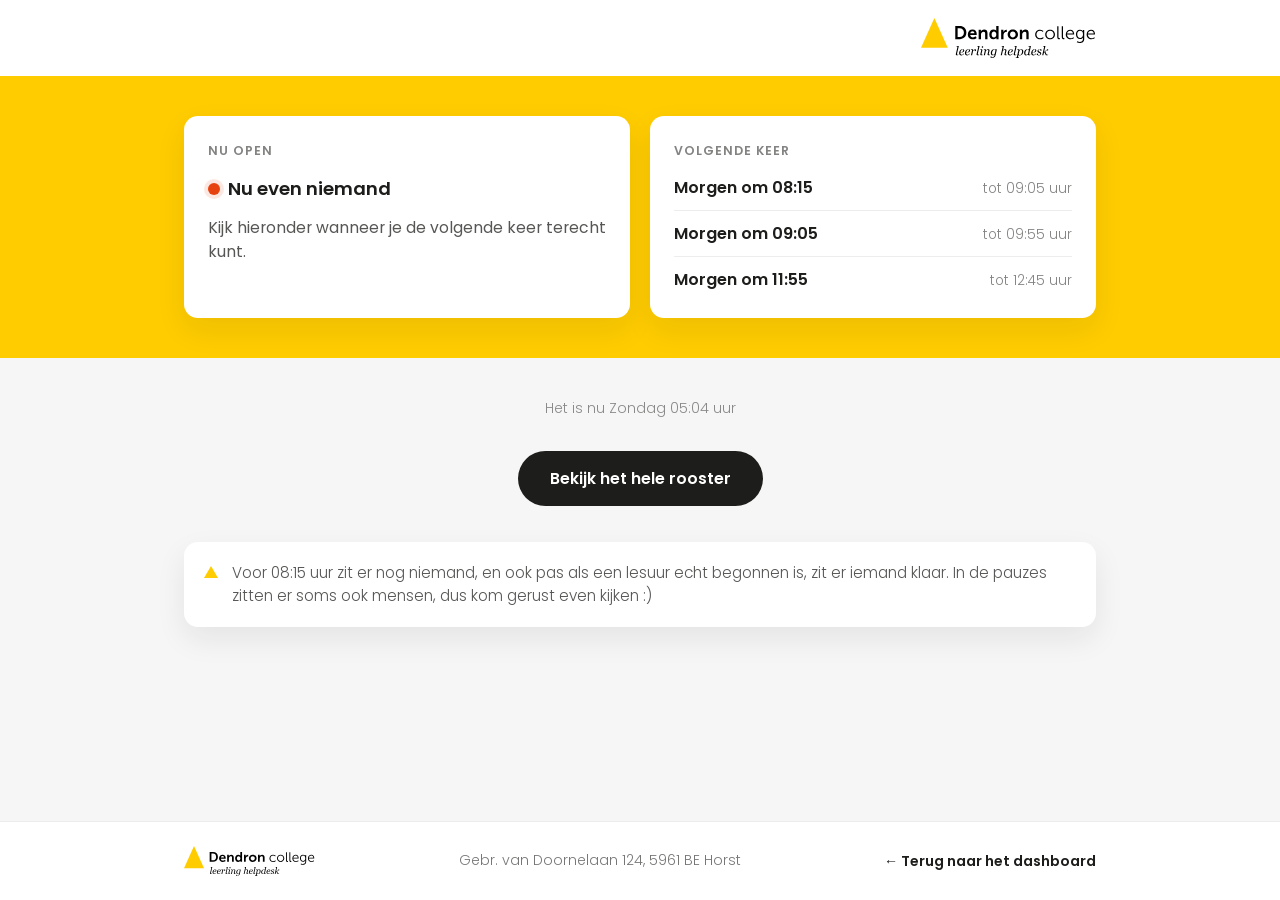
==== index.html @ 5b12361e "init" ====
<!DOCTYPE html>
<html lang="nl">
<head>
<meta charset="UTF-8">
<meta name="viewport" content="width=device-width, initial-scale=1.0">
<title>ICT Helpdesk — Dendron College</title>
<link rel="preconnect" href="https://fonts.googleapis.com">
<link rel="preconnect" href="https://fonts.gstatic.com" crossorigin>
<link href="https://fonts.googleapis.com/css2?family=Poppins:wght@300;400;500;600;700&display=swap" rel="stylesheet">
<link rel="stylesheet" href="style.css">
</head>
<body>

<header class="site-header">
  <div class="wrap header-inner">
    <img src="logo%20kleur.svg" alt="Dendron college" class="logo-img">
  </div>
</header>

<main class="main-content">

  <section class="status-section">
    <div class="wrap">
      <div class="status-grid" aria-live="polite">
        <article class="card card--now" id="nowCard">
          <p class="card-label">Nu open</p>
          <div class="card-body" id="nowCardBody">
            <p class="loading">Bezig met laden…</p>
          </div>
        </article>

        <article class="card card--next" id="nextCard">
          <p class="card-label">Volgende keer</p>
          <div class="card-body" id="nextCardBody">
            <p class="loading">Bezig met laden…</p>
          </div>
        </article>
      </div>
    </div>
  </section>

  <div class="wrap">
    <p class="clock" id="clockLine"></p>

    <div class="cta-row">
      <button type="button" class="btn btn-primary" id="openScheduleBtn">Bekijk het hele rooster</button>
    </div>

    <section class="note-block">
      <span class="note-triangle" aria-hidden="true"></span>
      <p>Voor 08:15 uur zit er nog niemand, en ook pas als een lesuur echt begonnen is, zit er iemand klaar. In de pauzes zitten er soms ook mensen, dus kom gerust even kijken :)</p>
    </section>
  </div>

</main>

<footer class="site-footer no-print">
  <div class="wrap footer-inner">
    <img src="logo%20kleur.svg" alt="Dendron college ICT Helpdesk" class="logo-img logo-img--sm">
    <p>Gebr. van Doornelaan 124, 5961 BE Horst</p>
    <a class="footer-link" href="https://www.dendrondashboard.online/">← Terug naar het dashboard</a>
  </div>
</footer>

<div class="modal-backdrop" id="modalBackdrop"></div>
<div class="modal" id="scheduleModal" role="dialog" aria-modal="true" aria-labelledby="modalTitle" hidden>
  <div class="modal-inner">
    <div class="modal-header">
      <img src="logo%20kleur.svg" alt="Dendron college" class="logo-img logo-img--sm">
      <button type="button" class="btn btn-ghost no-print" id="closeModalBtn" aria-label="Sluiten">Sluiten ✕</button>
    </div>

    <h2 id="modalTitle">Rooster ICT Helpdesk</h2>
    <p class="modal-sub">Schooljaar 2026-2027 &middot; maandag t/m vrijdag</p>
    <p class="print-meta" id="printMeta"></p>

    <div class="table-scroll">
      <table class="schedule-table" id="scheduleTable">
        <thead>
          <tr>
            <th scope="col">Uur</th>
            <th scope="col">Maandag</th>
            <th scope="col">Dinsdag</th>
            <th scope="col">Woensdag</th>
            <th scope="col">Donderdag</th>
            <th scope="col">Vrijdag</th>
          </tr>
        </thead>
        <tbody id="scheduleTableBody"></tbody>
      </table>
    </div>

    <p class="modal-footnote">Voor 08:15 uur zit er nog niemand, en ook pas als een lesuur echt begonnen is, zit er iemand klaar. In de pauzes zitten er soms ook mensen, dus kom gerust even kijken :)</p>

    <div class="modal-actions no-print">
      <button type="button" class="btn btn-primary" id="printScheduleBtn">Rooster printen</button>
    </div>
  </div>
</div>

<script src="script.js"></script>
</body>
</html>
---- style.css ----
:root {
  --yellow: #ffcc00;
  --dark: #1d1d1b;
  --gray-bg: #f6f6f6;
  --white: #ffffff;
  --orange: #e74310;
  --magenta: #af1280;
  --blue: #0074ae;
  --lightblue: #5bc5f2;
  --teal: #009987;
  --lime: #dada00;

  --radius: 14px;
  --shadow: 0 12px 30px rgba(29, 29, 27, 0.08);
}

* { box-sizing: border-box; }

html { scroll-behavior: smooth; }

html, body { height: 100%; }

body {
  margin: 0;
  font-family: "Poppins", "Segoe UI", Arial, sans-serif;
  font-weight: 300;
  color: var(--dark);
  background: var(--gray-bg);
  -webkit-font-smoothing: antialiased;
  display: flex;
  flex-direction: column;
  min-height: 100vh;
}

h1, h2, h3 {
  font-weight: 700;
  margin: 0;
  line-height: 1.1;
}

p { line-height: 1.5; }

.wrap {
  max-width: 960px;
  margin: 0 auto;
  padding: 0 24px;
}

/* ---------- Logo ---------- */

.logo {
  display: flex;
  align-items: center;
  gap: 10px;
}

.logo-triangle {
  width: 0;
  height: 0;
  border-left: 15px solid transparent;
  border-right: 15px solid transparent;
  border-bottom: 24px solid var(--yellow);
  flex-shrink: 0;
}

.logo-triangle--sm {
  border-left-width: 11px;
  border-right-width: 11px;
  border-bottom-width: 18px;
}

.logo-text {
  font-size: 1.15rem;
  white-space: nowrap;
}

.logo-text strong { font-weight: 700; }
.logo-text { font-weight: 300; }

.logo-img {
  height: 40px;
  width: auto;
  display: block;
}

.logo-img--sm {
  height: 30px;
}

/* ---------- Header ---------- */

.site-header {
  background: var(--white);
  padding: 18px 0;
}

.header-inner {
  display: flex;
  justify-content: flex-end;
}

/* ---------- Main / status cards ---------- */

.main-content {
  flex: 1 0 auto;
  padding-bottom: 64px;
}

.status-section {
  background: var(--yellow);
  padding: 40px 0;
  margin-bottom: 40px;
}

.status-grid {
  display: grid;
  grid-template-columns: 1fr 1fr;
  gap: 20px;
  position: relative;
}

@media (max-width: 640px) {
  .status-grid { grid-template-columns: 1fr; }
}

.card {
  background: var(--white);
  border-radius: var(--radius);
  box-shadow: var(--shadow);
  padding: 26px 24px;
  min-height: 180px;
}

.card-label {
  text-transform: uppercase;
  letter-spacing: 0.08em;
  font-size: 0.78rem;
  font-weight: 600;
  color: rgba(29, 29, 27, 0.55);
  margin: 0 0 14px;
}

.status-pill {
  display: inline-flex;
  align-items: center;
  gap: 8px;
  font-weight: 600;
  font-size: 1.15rem;
  margin: 0 0 10px;
}

.status-dot {
  width: 12px;
  height: 12px;
  border-radius: 50%;
  flex-shrink: 0;
}

.status-dot--open { background: var(--teal); box-shadow: 0 0 0 4px rgba(0, 153, 135, 0.15); }
.status-dot--closed { background: var(--orange); box-shadow: 0 0 0 4px rgba(231, 67, 16, 0.12); }

.name-badges {
  display: flex;
  flex-wrap: wrap;
  gap: 8px;
  margin: 14px 0 4px;
}

.badge {
  display: inline-flex;
  align-items: center;
  padding: 6px 14px;
  border-radius: 999px;
  font-weight: 600;
  font-size: 0.92rem;
  color: var(--white);
}

.badge-blue { background: var(--blue); }
.badge-orange { background: var(--orange); }
.badge-magenta { background: var(--magenta); }
.badge-teal { background: var(--teal); }
.badge-dark { background: var(--dark); }
.badge-lime { background: var(--lime); color: var(--dark); }
.badge-lightblue { background: var(--lightblue); color: var(--dark); }

.card-meta {
  font-size: 0.92rem;
  color: rgba(29, 29, 27, 0.65);
  margin-top: 10px;
}

.card-sub {
  font-weight: 400;
  font-size: 0.98rem;
  color: rgba(29, 29, 27, 0.75);
  margin: 4px 0 0;
}

.loading { color: rgba(29, 29, 27, 0.4); font-size: 0.95rem; }

.next-list {
  list-style: none;
  margin: 4px 0 0;
  padding: 0;
  display: flex;
  flex-direction: column;
  gap: 10px;
}

.next-list li {
  display: flex;
  justify-content: space-between;
  align-items: baseline;
  gap: 10px;
  padding-bottom: 10px;
  border-bottom: 1px solid rgba(29, 29, 27, 0.08);
}

.next-list li:last-child { border-bottom: none; padding-bottom: 0; }

.next-when { font-weight: 600; font-size: 1rem; }
.next-time { font-size: 0.85rem; color: rgba(29, 29, 27, 0.55); white-space: nowrap; }

.clock {
  text-align: center;
  font-size: 0.88rem;
  color: rgba(29, 29, 27, 0.5);
  margin: 18px 0 0;
}

/* ---------- CTA ---------- */

.cta-row {
  display: flex;
  justify-content: center;
  margin: 32px 0 10px;
}

.btn {
  font-family: inherit;
  font-weight: 600;
  font-size: 0.98rem;
  border-radius: 999px;
  padding: 14px 30px;
  border: 2px solid transparent;
  cursor: pointer;
  transition: transform 0.15s ease, box-shadow 0.15s ease, background 0.15s ease;
}

.btn-primary {
  background: var(--dark);
  color: var(--white);
}

.btn-primary:hover { background: #333; transform: translateY(-1px); }

.btn-ghost {
  background: transparent;
  border-color: rgba(29, 29, 27, 0.15);
  color: var(--dark);
  padding: 10px 18px;
  font-size: 0.9rem;
  border-radius: 999px;
}

.btn-ghost:hover { background: var(--gray-bg); }

/* ---------- Note block ---------- */

.note-block {
  position: relative;
  background: var(--white);
  border-radius: var(--radius);
  padding: 20px 24px 20px 48px;
  margin-top: 36px;
  box-shadow: var(--shadow);
  font-size: 0.95rem;
  color: rgba(29, 29, 27, 0.75);
}

.note-triangle {
  position: absolute;
  left: 20px;
  top: 24px;
  width: 0;
  height: 0;
  border-left: 7px solid transparent;
  border-right: 7px solid transparent;
  border-bottom: 12px solid var(--yellow);
}

.note-block p { margin: 0; }

/* ---------- Footer ---------- */

.site-footer {
  background: var(--white);
  color: rgba(29, 29, 27, 0.6);
  padding: 24px 0;
  border-top: 1px solid rgba(29, 29, 27, 0.08);
}

.footer-inner {
  display: flex;
  align-items: center;
  justify-content: space-between;
  flex-wrap: wrap;
  gap: 14px;
}

.site-footer p { margin: 0; font-size: 0.88rem; }

.footer-link {
  color: var(--dark);
  font-size: 0.88rem;
  font-weight: 600;
  text-decoration: none;
}

.footer-link:hover { text-decoration: underline; }

/* ---------- Modal ---------- */

.modal-backdrop {
  position: fixed;
  inset: 0;
  background: rgba(29, 29, 27, 0.55);
  opacity: 0;
  pointer-events: none;
  transition: opacity 0.2s ease;
  z-index: 10;
}

.modal-backdrop.is-visible {
  opacity: 1;
  pointer-events: auto;
}

.modal {
  position: fixed;
  inset: 0;
  z-index: 11;
  display: flex;
  align-items: flex-start;
  justify-content: center;
  padding: 40px 16px;
  overflow-y: auto;
}

.modal[hidden] { display: none; }

.modal-inner {
  background: var(--white);
  border-radius: var(--radius);
  box-shadow: var(--shadow);
  max-width: 820px;
  width: 100%;
  padding: 28px 28px 32px;
}

.modal-header {
  display: flex;
  align-items: center;
  justify-content: space-between;
  margin-bottom: 22px;
  padding-bottom: 16px;
  border-bottom: 3px solid var(--yellow);
}

.modal-sub {
  color: rgba(29, 29, 27, 0.6);
  margin: 6px 0 20px;
  font-size: 0.95rem;
}

.print-meta { display: none; }

.table-scroll { overflow-x: auto; }

.schedule-table {
  width: 100%;
  border-collapse: collapse;
  font-size: 0.9rem;
}

.schedule-table th,
.schedule-table td {
  border: 1px solid #e6e6e6;
  padding: 10px 8px;
  text-align: left;
  vertical-align: top;
}

.schedule-table thead th {
  background: var(--dark);
  color: var(--white);
  font-weight: 600;
  white-space: nowrap;
}

.schedule-table tbody th {
  background: var(--gray-bg);
  font-weight: 600;
  white-space: nowrap;
}

.schedule-table td.is-now {
  background: #fff6cf;
  box-shadow: inset 0 0 0 2px var(--yellow);
}

.schedule-table .cell-names {
  display: flex;
  flex-wrap: wrap;
  gap: 4px;
}

.schedule-table .cell-empty {
  color: rgba(29, 29, 27, 0.3);
}

.modal-footnote {
  font-size: 0.85rem;
  color: rgba(29, 29, 27, 0.55);
  margin-top: 18px;
}

.modal-actions {
  display: flex;
  justify-content: flex-end;
  margin-top: 20px;
}

/* ---------- Print ---------- */

@media print {
  @page {
    margin: 16mm;
  }

  * {
    -webkit-print-color-adjust: exact;
    print-color-adjust: exact;
  }

  body * { visibility: hidden; }
  .modal, .modal * { visibility: visible; }

  .modal {
    position: absolute;
    inset: 0;
    padding: 0;
    display: block;
  }

  .modal-backdrop { display: none; }
  .modal-inner { box-shadow: none; max-width: 100%; padding: 0; }
  .no-print { display: none !important; }

  .modal-header {
    margin-bottom: 20px;
    padding-bottom: 14px;
  }

  .logo-img--sm { height: 34px; }

  #modalTitle { font-size: 1.6rem; }

  .modal-sub { margin-bottom: 2px; }

  .print-meta {
    display: block;
    font-size: 0.8rem;
    color: rgba(29, 29, 27, 0.55);
    margin: 0 0 20px;
  }

  .schedule-table {
    font-size: 0.85rem;
    box-shadow: none;
  }

  .schedule-table th,
  .schedule-table td {
    border: 1px solid #ccc;
    padding: 9px 8px;
  }

  .schedule-table thead th {
    background: var(--dark) !important;
    color: var(--white) !important;
  }

  .schedule-table tbody th {
    background: var(--gray-bg) !important;
  }

  .schedule-table tr {
    break-inside: avoid;
  }

  /* de live "nu"-markering is op papier niet relevant */
  .schedule-table td.is-now {
    background: none;
    box-shadow: none;
  }

  .badge {
    border: 1px solid rgba(0, 0, 0, 0.08);
  }

  .modal-footnote {
    margin-top: 20px;
    padding-top: 14px;
    border-top: 1px solid #ddd;
  }

  .modal-actions { display: none; }
}
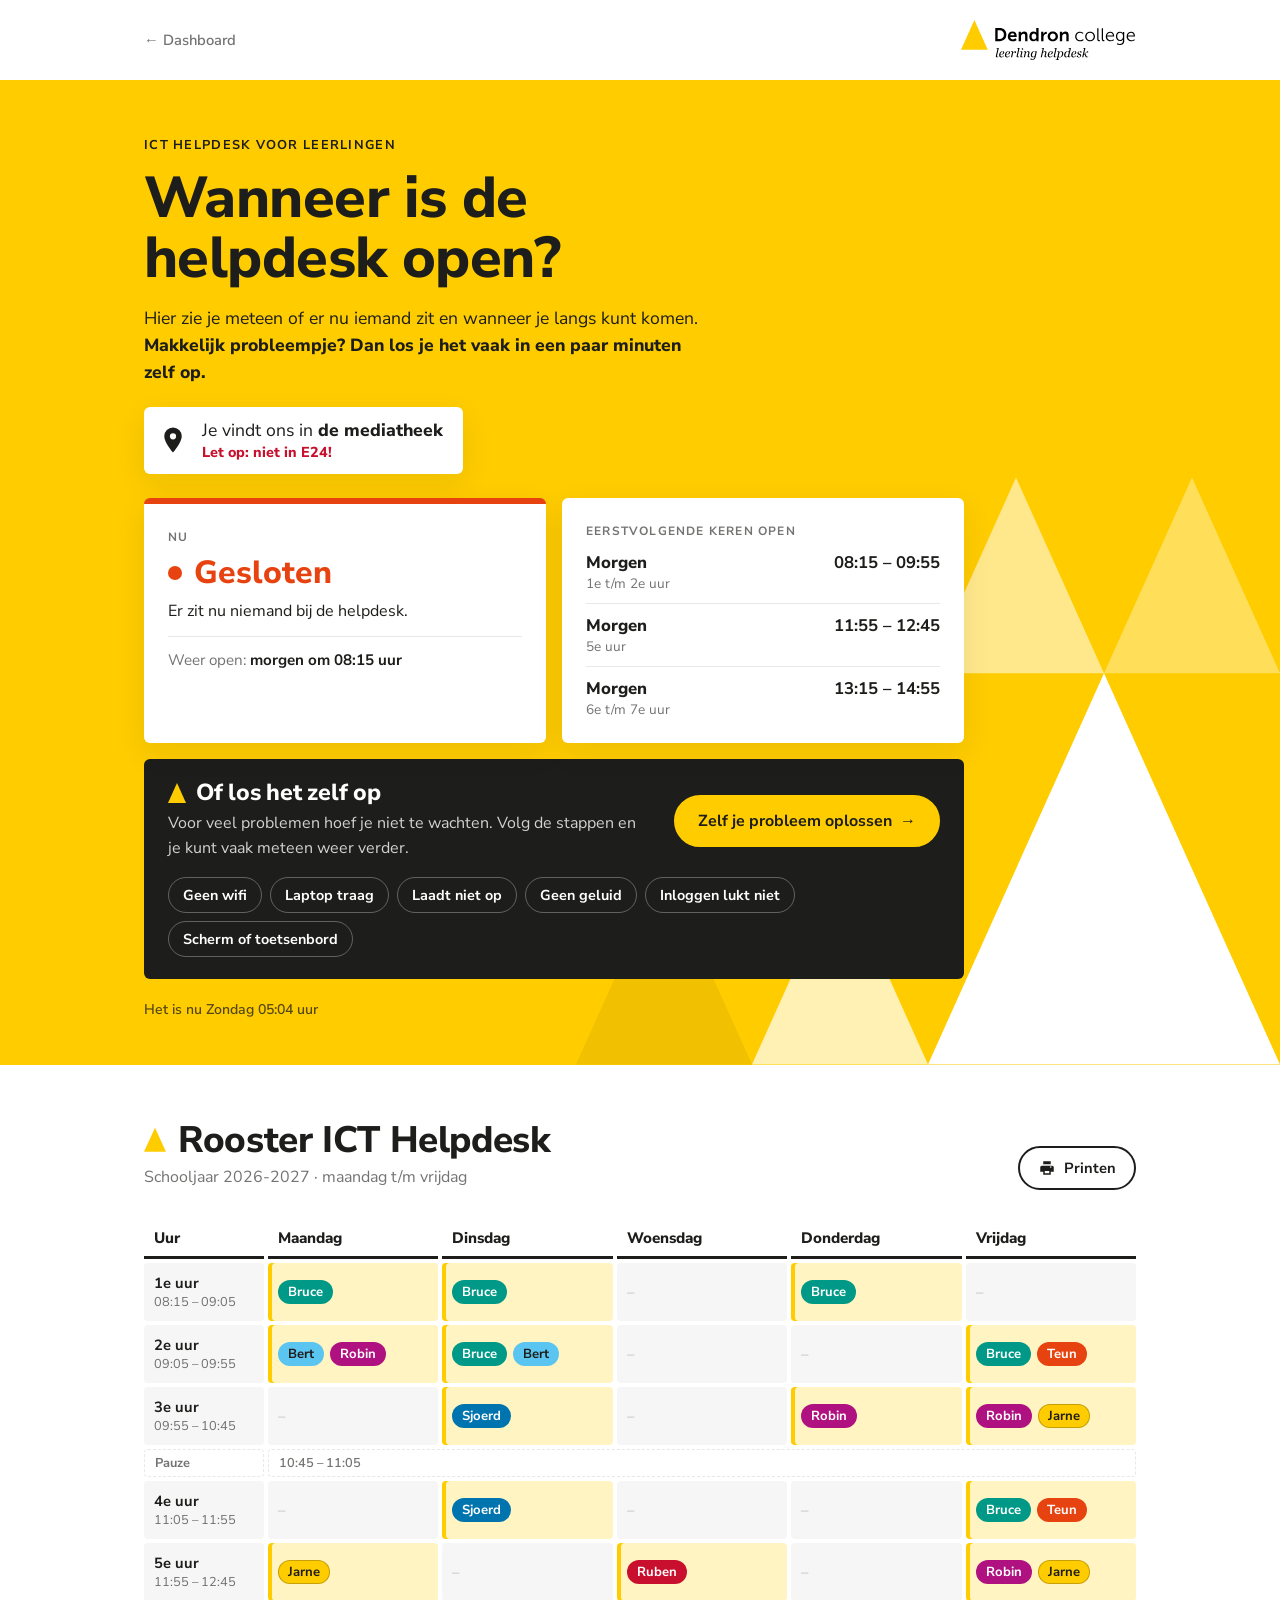
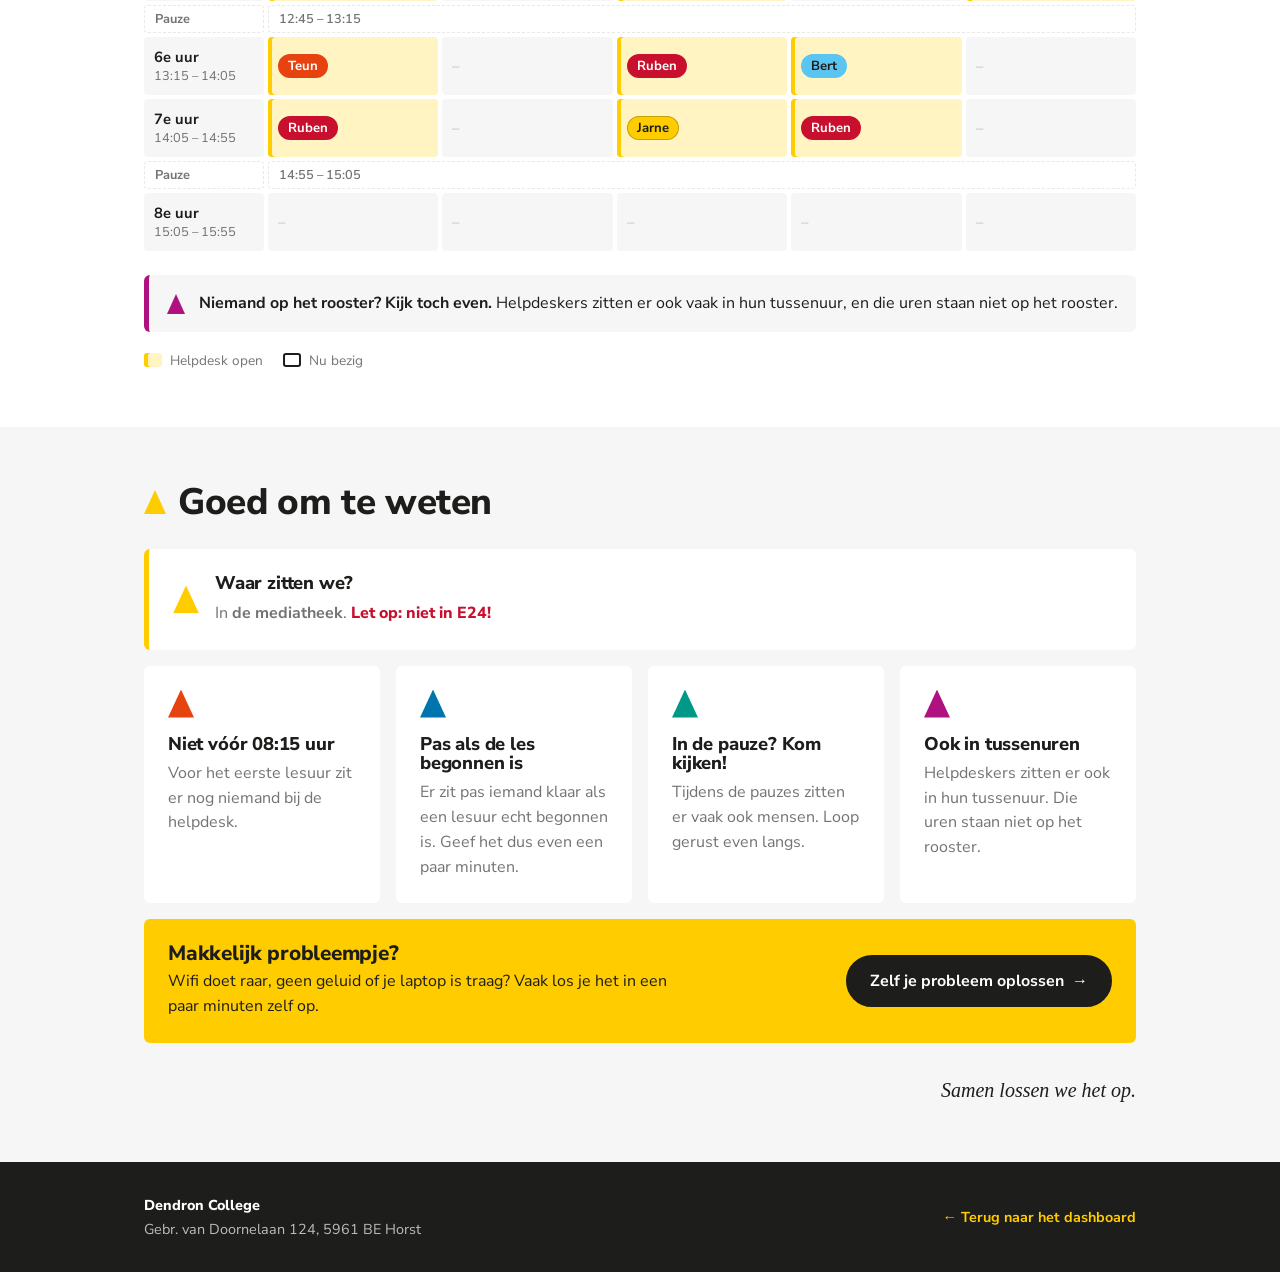
==== commit e06d4da5: "update" ====
--- a/index.html
+++ b/index.html
@@ -4,100 +4,190 @@
 <meta charset="UTF-8">
 <meta name="viewport" content="width=device-width, initial-scale=1.0">
 <title>ICT Helpdesk — Dendron College</title>
+<meta name="description" content="Wanneer is de ICT Helpdesk voor leerlingen van het Dendron College open? Bekijk live of er iemand zit en het hele rooster.">
+<meta name="theme-color" content="#ffcc00">
+<link rel="icon" id="favicon" href="data:image/svg+xml,%3Csvg xmlns='http://www.w3.org/2000/svg' viewBox='0 0 233 259'%3E%3Cpath d='M233 259H0L116.5 0z' fill='%23ffcc00'/%3E%3C/svg%3E">
+<link rel="manifest" href="manifest.webmanifest">
+<link rel="apple-touch-icon" href="icons/apple-touch-icon.png">
+<meta name="apple-mobile-web-app-title" content="Helpdesk">
+<!-- Deelpreview (Teams, WhatsApp). TODO: zet og:image op de volledige URL zodra de site online staat. -->
+<meta property="og:type" content="website">
+<meta property="og:title" content="ICT Helpdesk — Dendron College">
+<meta property="og:description" content="Is de ICT Helpdesk nu open? Bekijk het live, zie het rooster en los makkelijke problemen zelf op.">
+<meta property="og:image" content="icons/og-image.png">
+<meta name="twitter:card" content="summary_large_image">
 <link rel="preconnect" href="https://fonts.googleapis.com">
 <link rel="preconnect" href="https://fonts.gstatic.com" crossorigin>
-<link href="https://fonts.googleapis.com/css2?family=Poppins:wght@300;400;500;600;700&display=swap" rel="stylesheet">
+<link href="https://fonts.googleapis.com/css2?family=Nunito+Sans:opsz,wght@6..12,300;6..12,400;6..12,600;6..12,700;6..12,800&display=swap" rel="stylesheet">
 <link rel="stylesheet" href="style.css">
 </head>
 <body>
 
-<header class="site-header">
+<header class="site-header no-print">
   <div class="wrap header-inner">
+    <a class="back-link" href="https://www.dendrondashboard.online/">
+      <span aria-hidden="true">←</span> Dashboard
+    </a>
     <img src="logo%20kleur.svg" alt="Dendron college" class="logo-img">
   </div>
 </header>
 
-<main class="main-content">
+<main>
 
-  <section class="status-section">
-    <div class="wrap">
+  <!-- Hero + live status -->
+  <section class="hero no-print">
+    <svg class="hero-pattern" viewBox="0 0 466 518" aria-hidden="true" preserveAspectRatio="xMaxYMax meet">
+      <path d="M466 518H233L349.5 259Z" fill="#fff"/>
+      <path d="M349.5 259H233L291.25 129.5Z" fill="#fff" opacity=".55"/>
+      <path d="M466 259H349.5L407.75 129.5Z" fill="#fff" opacity=".35"/>
+      <path d="M233 518H116.5L174.75 388.5Z" fill="#fff" opacity=".7"/>
+      <path d="M116.5 518H0L58.25 388.5Z" fill="#1d1d1b" opacity=".06"/>
+      <path d="M233 388.5H174.75L203.875 323.75Z" fill="#fff" opacity=".45"/>
+    </svg>
+
+    <div class="wrap hero-inner">
+      <p class="eyebrow">ICT Helpdesk voor leerlingen</p>
+      <h1>Wanneer is de helpdesk open?</h1>
+      <p class="hero-intro">Hier zie je meteen of er nu iemand zit en wanneer je langs kunt komen. <strong>Makkelijk probleempje? Dan los je het vaak in een paar minuten zelf op.</strong></p>
+
+      <div class="location">
+        <svg class="location-icon" viewBox="0 0 24 24" aria-hidden="true"><path fill="currentColor" d="M12 2a7 7 0 0 0-7 7c0 5.25 7 13 7 13s7-7.75 7-13a7 7 0 0 0-7-7zm0 9.5A2.5 2.5 0 1 1 12 6.5a2.5 2.5 0 0 1 0 5z"/></svg>
+        <div>
+          <p class="location-place">Je vindt ons in <strong data-location>de mediatheek</strong></p>
+          <p class="location-warning" data-location-warning>Let op: niet in E24!</p>
+        </div>
+      </div>
+
       <div class="status-grid" aria-live="polite">
         <article class="card card--now" id="nowCard">
-          <p class="card-label">Nu open</p>
-          <div class="card-body" id="nowCardBody">
-            <p class="loading">Bezig met laden…</p>
-          </div>
+          <p class="card-label">Nu</p>
+          <div id="nowCardBody"><p class="loading">Bezig met laden…</p></div>
         </article>
 
-        <article class="card card--next" id="nextCard">
-          <p class="card-label">Volgende keer</p>
-          <div class="card-body" id="nextCardBody">
-            <p class="loading">Bezig met laden…</p>
-          </div>
+        <article class="card card--next">
+          <p class="card-label">Eerstvolgende keren open</p>
+          <div id="nextCardBody"><p class="loading">Bezig met laden…</p></div>
         </article>
       </div>
+
+      <div class="selfhelp-hero">
+        <div>
+          <h2>Of los het zelf op</h2>
+          <p>Voor veel problemen hoef je niet te wachten. Volg de stappen en je kunt vaak meteen weer verder.</p>
+        </div>
+        <a class="btn btn-yellow" href="zelf-oplossen.html">Zelf je probleem oplossen <span aria-hidden="true">→</span></a>
+        <ul class="selfhelp-chips" aria-label="Veelvoorkomende problemen">
+          <li><a href="zelf-oplossen.html#wifi">Geen wifi</a></li>
+          <li><a href="zelf-oplossen.html#traag">Laptop traag</a></li>
+          <li><a href="zelf-oplossen.html#opladen">Laadt niet op</a></li>
+          <li><a href="zelf-oplossen.html#geluid">Geen geluid</a></li>
+          <li><a href="zelf-oplossen.html#inloggen">Inloggen lukt niet</a></li>
+          <li><a href="zelf-oplossen.html#scherm">Scherm of toetsenbord</a></li>
+        </ul>
+      </div>
+
+      <p class="clock" id="clockLine"></p>
     </div>
   </section>
 
-  <div class="wrap">
-    <p class="clock" id="clockLine"></p>
+  <!-- Rooster -->
+  <section class="section" id="rooster">
+    <div class="wrap">
+      <img src="logo%20kleur.svg" alt="Dendron college" class="logo-img print-only">
+      <div class="section-head">
+        <div>
+          <h2>Rooster ICT Helpdesk</h2>
+          <p class="section-sub">Schooljaar <span data-school-year>2026-2027</span> &middot; maandag t/m vrijdag</p>
+          <p class="print-location">Locatie: <strong data-location>de mediatheek</strong> &middot; <span data-location-warning>Let op: niet in E24!</span></p>
+          <p class="print-meta" id="printMeta"></p>
+        </div>
+        <button type="button" class="btn btn-ghost no-print" id="printBtn">
+          <svg viewBox="0 0 24 24" width="18" height="18" aria-hidden="true"><path fill="currentColor" d="M7 3h10v4H7zM5 9h14a2 2 0 0 1 2 2v6h-4v4H7v-4H3v-6a2 2 0 0 1 2-2zm4 7v3h6v-3zm8-4.5a1 1 0 1 0 0-2 1 1 0 0 0 0 2z"/></svg>
+          Printen
+        </button>
+      </div>
 
-    <div class="cta-row">
-      <button type="button" class="btn btn-primary" id="openScheduleBtn">Bekijk het hele rooster</button>
+      <!-- Dagweergave (mobiel) -->
+      <div class="day-view no-print">
+        <div class="day-tabs" role="tablist" aria-label="Kies een dag" id="dayTabs"></div>
+        <ol class="day-list" id="dayList" role="tabpanel"></ol>
+      </div>
+
+      <!-- Weekoverzicht (desktop + print) -->
+      <div class="week-view">
+        <table class="schedule-table" id="scheduleTable">
+          <thead><tr id="scheduleHead"></tr></thead>
+          <tbody id="scheduleBody"></tbody>
+        </table>
+      </div>
+
+      <p class="callout">
+        <span class="callout-icon" aria-hidden="true"></span>
+        <span><strong>Niemand op het rooster? Kijk toch even.</strong> Helpdeskers zitten er ook vaak in hun tussenuur, en die uren staan niet op het rooster.</span>
+      </p>
+
+      <p class="legend no-print">
+        <span class="legend-item"><span class="legend-swatch legend-swatch--open"></span>Helpdesk open</span>
+        <span class="legend-item"><span class="legend-swatch legend-swatch--now"></span>Nu bezig</span>
+      </p>
     </div>
+  </section>
 
-    <section class="note-block">
-      <span class="note-triangle" aria-hidden="true"></span>
-      <p>Voor 08:15 uur zit er nog niemand, en ook pas als een lesuur echt begonnen is, zit er iemand klaar. In de pauzes zitten er soms ook mensen, dus kom gerust even kijken :)</p>
-    </section>
-  </div>
+  <!-- Goed om te weten -->
+  <section class="section section--tips">
+    <div class="wrap">
+      <h2>Goed om te weten</h2>
+      <div class="tips">
+        <article class="tip tip--location">
+          <span class="tip-icon tip-icon--yellow" aria-hidden="true"></span>
+          <h3>Waar zitten we?</h3>
+          <p>In <strong data-location>de mediatheek</strong>. <span class="tip-warning" data-location-warning>Let op: niet in E24!</span></p>
+        </article>
+        <article class="tip">
+          <span class="tip-icon tip-icon--orange" aria-hidden="true"></span>
+          <h3>Niet vóór 08:15 uur</h3>
+          <p>Voor het eerste lesuur zit er nog niemand bij de helpdesk.</p>
+        </article>
+        <article class="tip">
+          <span class="tip-icon tip-icon--blue" aria-hidden="true"></span>
+          <h3>Pas als de les begonnen is</h3>
+          <p>Er zit pas iemand klaar als een lesuur echt begonnen is. Geef het dus even een paar minuten.</p>
+        </article>
+        <article class="tip">
+          <span class="tip-icon tip-icon--teal" aria-hidden="true"></span>
+          <h3>In de pauze? Kom kijken!</h3>
+          <p>Tijdens de pauzes zitten er vaak ook mensen. Loop gerust even langs.</p>
+        </article>
+        <article class="tip">
+          <span class="tip-icon tip-icon--magenta" aria-hidden="true"></span>
+          <h3>Ook in tussenuren</h3>
+          <p>Helpdeskers zitten er ook in hun tussenuur. Die uren staan niet op het rooster.</p>
+        </article>
+      </div>
+      <div class="selfhelp-banner">
+        <div>
+          <h3>Makkelijk probleempje?</h3>
+          <p>Wifi doet raar, geen geluid of je laptop is traag? Vaak los je het in een paar minuten zelf op.</p>
+        </div>
+        <a class="btn btn-dark" href="zelf-oplossen.html">Zelf je probleem oplossen <span aria-hidden="true">→</span></a>
+      </div>
+      <p class="quote">Samen lossen we het op.</p>
+    </div>
+  </section>
 
 </main>
 
 <footer class="site-footer no-print">
   <div class="wrap footer-inner">
-    <img src="logo%20kleur.svg" alt="Dendron college ICT Helpdesk" class="logo-img logo-img--sm">
-    <p>Gebr. van Doornelaan 124, 5961 BE Horst</p>
+    <div>
+      <p class="footer-title">Dendron College</p>
+      <p>Gebr. van Doornelaan 124, 5961 BE Horst</p>
+    </div>
     <a class="footer-link" href="https://www.dendrondashboard.online/">← Terug naar het dashboard</a>
   </div>
 </footer>
 
-<div class="modal-backdrop" id="modalBackdrop"></div>
-<div class="modal" id="scheduleModal" role="dialog" aria-modal="true" aria-labelledby="modalTitle" hidden>
-  <div class="modal-inner">
-    <div class="modal-header">
-      <img src="logo%20kleur.svg" alt="Dendron college" class="logo-img logo-img--sm">
-      <button type="button" class="btn btn-ghost no-print" id="closeModalBtn" aria-label="Sluiten">Sluiten ✕</button>
-    </div>
-
-    <h2 id="modalTitle">Rooster ICT Helpdesk</h2>
-    <p class="modal-sub">Schooljaar 2026-2027 &middot; maandag t/m vrijdag</p>
-    <p class="print-meta" id="printMeta"></p>
-
-    <div class="table-scroll">
-      <table class="schedule-table" id="scheduleTable">
-        <thead>
-          <tr>
-            <th scope="col">Uur</th>
-            <th scope="col">Maandag</th>
-            <th scope="col">Dinsdag</th>
-            <th scope="col">Woensdag</th>
-            <th scope="col">Donderdag</th>
-            <th scope="col">Vrijdag</th>
-          </tr>
-        </thead>
-        <tbody id="scheduleTableBody"></tbody>
-      </table>
-    </div>
-
-    <p class="modal-footnote">Voor 08:15 uur zit er nog niemand, en ook pas als een lesuur echt begonnen is, zit er iemand klaar. In de pauzes zitten er soms ook mensen, dus kom gerust even kijken :)</p>
-
-    <div class="modal-actions no-print">
-      <button type="button" class="btn btn-primary" id="printScheduleBtn">Rooster printen</button>
-    </div>
-  </div>
-</div>
-
+<script src="rooster.js"></script>
 <script src="script.js"></script>
 </body>
 </html>
--- a/style.css
+++ b/style.css
@@ -1,5 +1,10 @@
+/* Dendron huisstijl: geel #ffcc00 als primaire kleur, zes secundaire accentkleuren.
+   Museo Sans is niet vrij beschikbaar; Nunito Sans komt qua karakter het dichtst in de buurt.
+   Georgia (italic) voor citaten, zoals in het handboek. */
+
 :root {
   --yellow: #ffcc00;
+  --yellow-soft: #fff4c2;
   --dark: #1d1d1b;
   --gray-bg: #f6f6f6;
   --white: #ffffff;
@@ -9,73 +14,69 @@
   --lightblue: #5bc5f2;
   --teal: #009987;
   --lime: #dada00;
-
-  --radius: 14px;
-  --shadow: 0 12px 30px rgba(29, 29, 27, 0.08);
+  --red: #c8102e; /* aanvulling op de huisstijl, voor Ruben */
+
+  --muted: rgba(29, 29, 27, 0.62);
+  --line: rgba(29, 29, 27, 0.1);
+
+  --radius: 6px;
+  --shadow: 0 10px 30px rgba(29, 29, 27, 0.08);
+
+  --font: "Nunito Sans", "Segoe UI", Arial, sans-serif;
+  --serif: Georgia, "Times New Roman", serif;
 }
 
 * { box-sizing: border-box; }
 
 html { scroll-behavior: smooth; }
-
-html, body { height: 100%; }
 
 body {
   margin: 0;
-  font-family: "Poppins", "Segoe UI", Arial, sans-serif;
-  font-weight: 300;
+  font-family: var(--font);
+  font-weight: 400;
+  font-size: 16px;
   color: var(--dark);
-  background: var(--gray-bg);
+  background: var(--white);
   -webkit-font-smoothing: antialiased;
   display: flex;
   flex-direction: column;
   min-height: 100vh;
 }
 
+main { flex: 1 0 auto; }
+
 h1, h2, h3 {
-  font-weight: 700;
+  font-weight: 800;
   margin: 0;
-  line-height: 1.1;
-}
-
-p { line-height: 1.5; }
+  line-height: 1.05;
+  letter-spacing: -0.01em;
+}
+
+p { line-height: 1.55; }
 
 .wrap {
-  max-width: 960px;
+  max-width: 1040px;
   margin: 0 auto;
   padding: 0 24px;
 }
 
-/* ---------- Logo ---------- */
-
-.logo {
-  display: flex;
-  align-items: center;
-  gap: 10px;
-}
-
-.logo-triangle {
-  width: 0;
-  height: 0;
-  border-left: 15px solid transparent;
-  border-right: 15px solid transparent;
-  border-bottom: 24px solid var(--yellow);
-  flex-shrink: 0;
-}
-
-.logo-triangle--sm {
-  border-left-width: 11px;
-  border-right-width: 11px;
-  border-bottom-width: 18px;
-}
-
-.logo-text {
-  font-size: 1.15rem;
-  white-space: nowrap;
-}
-
-.logo-text strong { font-weight: 700; }
-.logo-text { font-weight: 300; }
+@media (max-width: 480px) {
+  .wrap { padding: 0 16px; }
+}
+
+/* ---------- Header ---------- */
+
+.site-header {
+  background: var(--white);
+  padding: 20px 0;
+}
+
+.header-inner {
+  display: flex;
+  align-items: center;
+  justify-content: space-between;
+  gap: 16px;
+}
 
 .logo-img {
   height: 40px;
@@ -83,96 +84,364 @@
   display: block;
 }
 
-.logo-img--sm {
-  height: 30px;
-}
-
-/* ---------- Header ---------- */
-
-.site-header {
-  background: var(--white);
-  padding: 18px 0;
-}
-
-.header-inner {
-  display: flex;
-  justify-content: flex-end;
-}
-
-/* ---------- Main / status cards ---------- */
-
-.main-content {
-  flex: 1 0 auto;
-  padding-bottom: 64px;
-}
-
-.status-section {
+@media (max-width: 480px) {
+  .logo-img { height: 30px; }
+}
+
+.back-link {
+  color: var(--muted);
+  font-weight: 600;
+  font-size: 0.92rem;
+  text-decoration: none;
+}
+
+.back-link:hover { color: var(--dark); }
+
+/* ---------- Hero ---------- */
+
+.hero {
+  position: relative;
+  overflow: hidden;
   background: var(--yellow);
-  padding: 40px 0;
-  margin-bottom: 40px;
+  padding: 56px 0 44px;
+}
+
+.hero-pattern {
+  position: absolute;
+  right: 0;
+  bottom: 0;
+  height: 100%;
+  width: auto;
+  max-width: 55%;
+  pointer-events: none;
+}
+
+.hero-inner { position: relative; }
+
+.eyebrow {
+  text-transform: uppercase;
+  letter-spacing: 0.1em;
+  font-weight: 700;
+  font-size: 0.8rem;
+  margin: 0 0 12px;
+}
+
+.hero h1 {
+  font-size: clamp(2.2rem, 6vw, 3.6rem);
+  max-width: 13ch;
+}
+
+.hero-intro {
+  font-size: 1.1rem;
+  font-weight: 400;
+  max-width: 52ch;
+  margin: 16px 0 32px;
 }
 
 .status-grid {
   display: grid;
   grid-template-columns: 1fr 1fr;
-  gap: 20px;
-  position: relative;
-}
-
-@media (max-width: 640px) {
+  gap: 16px;
+  max-width: 820px;
+}
+
+@media (max-width: 720px) {
   .status-grid { grid-template-columns: 1fr; }
+  .hero-pattern { max-width: 90%; opacity: 0.6; }
 }
 
 .card {
   background: var(--white);
   border-radius: var(--radius);
   box-shadow: var(--shadow);
-  padding: 26px 24px;
-  min-height: 180px;
+  padding: 24px;
 }
 
 .card-label {
   text-transform: uppercase;
-  letter-spacing: 0.08em;
-  font-size: 0.78rem;
-  font-weight: 600;
-  color: rgba(29, 29, 27, 0.55);
-  margin: 0 0 14px;
-}
-
-.status-pill {
-  display: inline-flex;
-  align-items: center;
-  gap: 8px;
-  font-weight: 600;
-  font-size: 1.15rem;
+  letter-spacing: 0.1em;
+  font-size: 0.75rem;
+  font-weight: 700;
+  color: var(--muted);
   margin: 0 0 10px;
 }
 
+.loading { color: rgba(29, 29, 27, 0.4); margin: 0; }
+
+/* Live status */
+
+.card--now { border-top: 6px solid var(--line); }
+.card--now[data-state="open"] { border-top-color: var(--teal); }
+.card--now[data-state="maybe"] { border-top-color: var(--lightblue); }
+.card--now[data-state="closed"] { border-top-color: var(--orange); }
+.card--now[data-state="unscheduled"] { border-top-color: var(--magenta); }
+
+.status {
+  display: flex;
+  align-items: center;
+  gap: 12px;
+  font-size: 2rem;
+  font-weight: 800;
+  line-height: 1;
+  margin: 0 0 10px;
+}
+
 .status-dot {
-  width: 12px;
-  height: 12px;
+  width: 14px;
+  height: 14px;
   border-radius: 50%;
   flex-shrink: 0;
-}
-
-.status-dot--open { background: var(--teal); box-shadow: 0 0 0 4px rgba(0, 153, 135, 0.15); }
-.status-dot--closed { background: var(--orange); box-shadow: 0 0 0 4px rgba(231, 67, 16, 0.12); }
-
-.name-badges {
+  background: var(--muted);
+}
+
+[data-state="open"] .status { color: var(--teal); }
+[data-state="open"] .status-dot {
+  background: var(--teal);
+  animation: pulse 2s ease-out infinite;
+}
+[data-state="maybe"] .status-dot { background: var(--lightblue); }
+[data-state="closed"] .status { color: var(--orange); }
+[data-state="closed"] .status-dot { background: var(--orange); }
+[data-state="unscheduled"] .status { font-size: 1.6rem; }
+[data-state="unscheduled"] .status-dot { background: var(--magenta); }
+
+@keyframes pulse {
+  0% { box-shadow: 0 0 0 0 rgba(0, 153, 135, 0.45); }
+  100% { box-shadow: 0 0 0 12px rgba(0, 153, 135, 0); }
+}
+
+@media (prefers-reduced-motion: reduce) {
+  [data-state="open"] .status-dot { animation: none; }
+}
+
+.status-text {
+  font-size: 1rem;
+  margin: 0;
+}
+
+.status-meta {
+  font-size: 0.95rem;
+  color: var(--muted);
+  margin: 12px 0 0;
+  padding-top: 12px;
+  border-top: 1px solid var(--line);
+}
+
+.status-meta strong { color: var(--dark); }
+
+.card .badges { margin-top: 14px; }
+
+/* Eerstvolgende keren */
+
+.next-list {
+  list-style: none;
+  margin: 0;
+  padding: 0;
+}
+
+.next-list li {
+  display: grid;
+  grid-template-columns: 1fr auto;
+  column-gap: 12px;
+  padding: 10px 0;
+  border-bottom: 1px solid var(--line);
+}
+
+.next-list li:first-child { padding-top: 0; }
+.next-list li:last-child { border-bottom: none; padding-bottom: 0; }
+
+.next-day {
+  font-weight: 800;
+  font-size: 1.05rem;
+  display: flex;
+  align-items: center;
+  gap: 8px;
+}
+
+.next-time {
+  font-weight: 700;
+  font-size: 1.05rem;
+  white-space: nowrap;
+  font-variant-numeric: tabular-nums;
+}
+
+.next-period {
+  grid-column: 1 / -1;
+  font-size: 0.85rem;
+  color: var(--muted);
+}
+
+.soon {
+  font-size: 0.72rem;
+  font-weight: 700;
+  background: var(--yellow);
+  border-radius: 999px;
+  padding: 2px 8px;
+}
+
+.hero-intro strong { font-weight: 800; }
+
+/* Locatie */
+.location {
+  display: inline-flex;
+  align-items: center;
+  gap: 14px;
+  margin: -12px 0 24px;
+  padding: 12px 20px 12px 14px;
+  border-radius: var(--radius);
+  background: var(--white);
+  box-shadow: var(--shadow);
+}
+
+.location-icon {
+  width: 30px;
+  height: 30px;
+  flex-shrink: 0;
+  color: var(--dark);
+}
+
+.location p { margin: 0; line-height: 1.3; }
+
+.location-place { font-size: 1.1rem; }
+.location-place strong { font-weight: 800; }
+
+.location-warning,
+.tip-warning {
+  font-weight: 800;
+  color: var(--red);
+}
+
+.location-warning { font-size: 0.9rem; margin-top: 2px !important; }
+
+@media (max-width: 560px) {
+  .location { display: flex; }
+}
+
+/* Zelf oplossen in de hero */
+.selfhelp-hero {
+  max-width: 820px;
+  margin-top: 16px;
+  padding: 22px 24px;
+  border-radius: var(--radius);
+  background: var(--dark);
+  color: var(--white);
+  display: grid;
+  grid-template-columns: 1fr auto;
+  align-items: center;
+  gap: 16px 24px;
+}
+
+.selfhelp-hero h2 {
+  font-size: 1.45rem;
+  display: flex;
+  align-items: center;
+  gap: 10px;
+}
+
+.selfhelp-hero h2::before {
+  content: "";
+  width: 18px;
+  height: 20px;
+  flex-shrink: 0;
+  background: var(--yellow);
+  clip-path: polygon(50% 0, 100% 100%, 0 100%);
+}
+
+.selfhelp-hero p {
+  margin: 6px 0 0;
+  color: rgba(255, 255, 255, 0.8);
+}
+
+.selfhelp-chips {
+  grid-column: 1 / -1;
   display: flex;
   flex-wrap: wrap;
   gap: 8px;
-  margin: 14px 0 4px;
+  margin: 0;
+  padding: 0;
+  list-style: none;
+}
+
+.selfhelp-chips a {
+  display: inline-block;
+  padding: 7px 14px;
+  border-radius: 999px;
+  border: 1.5px solid rgba(255, 255, 255, 0.3);
+  color: var(--white);
+  font-weight: 700;
+  font-size: 0.9rem;
+  text-decoration: none;
+  transition: background 0.15s ease, border-color 0.15s ease, color 0.15s ease;
+}
+
+.selfhelp-chips a:hover {
+  background: var(--yellow);
+  border-color: var(--yellow);
+  color: var(--dark);
+}
+
+.btn.btn-yellow {
+  background: var(--yellow);
+  border-color: var(--yellow);
+  color: var(--dark);
+  padding: 13px 22px;
+  font-size: 1rem;
+  text-decoration: none;
+  white-space: nowrap;
+}
+
+.btn.btn-yellow:hover { background: var(--white); border-color: var(--white); color: var(--dark); }
+
+@media (max-width: 640px) {
+  .selfhelp-hero { grid-template-columns: 1fr; }
+  .selfhelp-hero .btn-yellow { justify-self: start; }
+}
+
+.clock {
+  font-size: 0.88rem;
+  font-weight: 600;
+  margin: 20px 0 0;
+  opacity: 0.75;
+}
+
+/* ---------- Tussenuur-melding ---------- */
+
+.callout {
+  display: flex;
+  align-items: flex-start;
+  gap: 14px;
+  margin: 20px 0 0;
+  padding: 16px 18px;
+  border-radius: var(--radius);
+  background: var(--gray-bg);
+  border-left: 5px solid var(--magenta);
+}
+
+.callout-icon {
+  width: 18px;
+  height: 20px;
+  margin-top: 3px;
+  flex-shrink: 0;
+  background: var(--magenta);
+  clip-path: polygon(50% 0, 100% 100%, 0 100%);
+}
+
+/* ---------- Badges (namen) ---------- */
+
+.badges {
+  display: flex;
+  flex-wrap: wrap;
+  gap: 6px;
 }
 
 .badge {
   display: inline-flex;
   align-items: center;
-  padding: 6px 14px;
+  padding: 3px 10px;
   border-radius: 999px;
-  font-weight: 600;
-  font-size: 0.92rem;
+  font-weight: 700;
+  font-size: 0.82rem;
+  line-height: 1.4;
   color: var(--white);
 }
 
@@ -183,122 +452,581 @@
 .badge-dark { background: var(--dark); }
 .badge-lime { background: var(--lime); color: var(--dark); }
 .badge-lightblue { background: var(--lightblue); color: var(--dark); }
-
-.card-meta {
+.badge-red { background: var(--red); }
+.badge-yellow { background: var(--yellow); color: var(--dark); box-shadow: inset 0 0 0 1px rgba(29, 29, 27, 0.25); }
+
+/* ---------- Secties ---------- */
+
+.section { padding: 56px 0; }
+
+.section h2 {
+  font-size: clamp(1.7rem, 4vw, 2.3rem);
+  display: flex;
+  align-items: center;
+  gap: 12px;
+}
+
+/* De Dendron-driehoek als koppenaccent */
+.section h2::before {
+  content: "";
+  width: 22px;
+  height: 24px;
+  flex-shrink: 0;
+  background: var(--yellow);
+  clip-path: polygon(50% 0, 100% 100%, 0 100%);
+}
+
+.section-head {
+  display: flex;
+  align-items: flex-end;
+  justify-content: space-between;
+  gap: 16px;
+  margin-bottom: 24px;
+}
+
+.section-sub {
+  color: var(--muted);
+  margin: 6px 0 0;
+}
+
+.print-meta,
+.print-location,
+.print-only { display: none; }
+
+/* ---------- Knoppen ---------- */
+
+.btn {
+  font-family: inherit;
+  font-weight: 700;
   font-size: 0.92rem;
-  color: rgba(29, 29, 27, 0.65);
-  margin-top: 10px;
-}
-
-.card-sub {
+  border-radius: 999px;
+  padding: 10px 18px;
+  border: 2px solid var(--dark);
+  background: transparent;
+  color: var(--dark);
+  cursor: pointer;
+  display: inline-flex;
+  align-items: center;
+  gap: 8px;
+  transition: background 0.15s ease, color 0.15s ease;
+  flex-shrink: 0;
+}
+
+.btn:hover { background: var(--dark); color: var(--white); }
+
+.btn-dark {
+  background: var(--dark);
+  color: var(--white);
+  padding: 13px 22px;
+  font-size: 1rem;
+  text-decoration: none;
+}
+
+.btn-dark:hover { background: #3a3a37; border-color: #3a3a37; }
+
+.btn:focus-visible,
+.day-tab:focus-visible,
+a:focus-visible {
+  outline: 3px solid var(--blue);
+  outline-offset: 2px;
+}
+
+/* ---------- Dagweergave (mobiel) ---------- */
+
+.day-view { display: none; }
+
+.day-tabs {
+  display: grid;
+  grid-template-columns: repeat(5, 1fr);
+  gap: 6px;
+  margin-bottom: 16px;
+}
+
+.day-tab {
+  font-family: inherit;
+  font-weight: 700;
+  font-size: 1rem;
+  padding: 12px 0;
+  border: 2px solid var(--line);
+  border-radius: var(--radius);
+  background: var(--white);
+  color: var(--dark);
+  cursor: pointer;
+  position: relative;
+}
+
+.day-tab-long { display: none; }
+
+.day-tab.is-today::after {
+  content: "";
+  position: absolute;
+  left: 50%;
+  bottom: 5px;
+  width: 5px;
+  height: 5px;
+  margin-left: -2.5px;
+  border-radius: 50%;
+  background: var(--orange);
+}
+
+.day-tab[aria-selected="true"] {
+  background: var(--yellow);
+  border-color: var(--yellow);
+}
+
+.day-list {
+  list-style: none;
+  margin: 0;
+  padding: 0;
+  display: flex;
+  flex-direction: column;
+  gap: 6px;
+}
+
+.slot {
+  display: grid;
+  grid-template-columns: 1fr auto;
+  grid-template-areas:
+    "time status"
+    "period status";
+  align-items: center;
+  column-gap: 12px;
+  padding: 12px 14px;
+  border-radius: var(--radius);
+  background: var(--gray-bg);
+  border-left: 5px solid transparent;
+}
+
+.slot-time { grid-area: time; font-variant-numeric: tabular-nums; }
+.slot-period { grid-area: period; font-size: 0.82rem; color: var(--muted); }
+.slot-status { grid-area: status; justify-self: end; }
+
+.slot--open {
+  background: var(--yellow-soft);
+  border-left-color: var(--yellow);
+}
+
+.slot--closed .slot-time { color: var(--muted); }
+
+.slot-closed {
+  font-size: 0.85rem;
+  color: rgba(29, 29, 27, 0.45);
+}
+
+.slot--break {
+  background: transparent;
+  border: 1px dashed var(--line);
+  border-left-width: 5px;
+  padding-top: 8px;
+  padding-bottom: 8px;
+}
+
+.slot--break .slot-time { font-size: 0.85rem; color: var(--muted); }
+
+.slot.is-now {
+  box-shadow: inset 0 0 0 2px var(--dark);
+}
+
+.slot.is-past { opacity: 0.5; }
+
+.now-tag {
+  display: inline-block;
+  font-size: 0.68rem;
+  font-weight: 800;
+  text-transform: uppercase;
+  letter-spacing: 0.06em;
+  background: var(--dark);
+  color: var(--white);
+  border-radius: 999px;
+  padding: 1px 7px;
+  margin-left: 4px;
+  vertical-align: 1px;
+}
+
+/* ---------- Weekoverzicht ---------- */
+
+.schedule-table {
+  width: 100%;
+  border-collapse: separate;
+  border-spacing: 4px;
+  font-size: 0.92rem;
+  table-layout: fixed;
+  margin: 0 -4px;
+  width: calc(100% + 8px);
+}
+
+.schedule-table th,
+.schedule-table td {
+  padding: 10px;
+  text-align: left;
+  vertical-align: middle;
+  border-radius: 4px;
+}
+
+.schedule-table thead th {
+  font-weight: 800;
+  font-size: 0.95rem;
+  padding-bottom: 8px;
+  border-bottom: 3px solid var(--dark);
+  border-radius: 0;
+}
+
+.schedule-table thead th:first-child { width: 120px; }
+
+.schedule-table thead th.is-today { border-bottom-color: var(--yellow); }
+
+.today-tag {
+  display: inline-block;
+  font-size: 0.66rem;
+  font-weight: 800;
+  text-transform: uppercase;
+  letter-spacing: 0.06em;
+  background: var(--yellow);
+  border-radius: 999px;
+  padding: 1px 7px;
+  vertical-align: 2px;
+  margin-left: 2px;
+}
+
+.schedule-table tbody th {
+  font-weight: 700;
+  background: var(--gray-bg);
+}
+
+.row-period { display: block; }
+
+.row-time {
+  display: block;
+  font-size: 0.8rem;
   font-weight: 400;
-  font-size: 0.98rem;
-  color: rgba(29, 29, 27, 0.75);
-  margin: 4px 0 0;
-}
-
-.loading { color: rgba(29, 29, 27, 0.4); font-size: 0.95rem; }
-
-.next-list {
-  list-style: none;
-  margin: 4px 0 0;
-  padding: 0;
+  color: var(--muted);
+  font-variant-numeric: tabular-nums;
+}
+
+.schedule-table td {
+  background: var(--gray-bg);
+  height: 58px;
+}
+
+.schedule-table td.is-open { background: var(--yellow-soft); box-shadow: inset 4px 0 0 var(--yellow); }
+.schedule-table td.is-now { box-shadow: inset 0 0 0 2px var(--dark); }
+.schedule-table td.is-open.is-now { box-shadow: inset 4px 0 0 var(--yellow), inset 0 0 0 2px var(--dark); }
+
+.cell-empty { color: rgba(29, 29, 27, 0.25); }
+
+.break-row th,
+.break-row td {
+  background: transparent !important;
+  font-size: 0.8rem;
+  font-weight: 600;
+  color: var(--muted);
+  padding: 4px 10px;
+  height: auto;
+  border: 1px dashed var(--line);
+}
+
+.legend {
+  display: flex;
+  flex-wrap: wrap;
+  gap: 20px;
+  font-size: 0.85rem;
+  color: var(--muted);
+  margin: 18px 0 0;
+}
+
+.legend-item { display: inline-flex; align-items: center; gap: 8px; }
+
+.legend-swatch {
+  width: 18px;
+  height: 14px;
+  border-radius: 3px;
+}
+
+.legend-swatch--open { background: var(--yellow-soft); box-shadow: inset 4px 0 0 var(--yellow); }
+.legend-swatch--now { box-shadow: inset 0 0 0 2px var(--dark); }
+
+/* Op smalle schermen: dagtabs i.p.v. de weektabel */
+@media (max-width: 760px) {
+  .day-view { display: block; }
+  .week-view { display: none; }
+  .legend { display: none; }
+}
+
+@media (min-width: 400px) and (max-width: 760px) {
+  .day-tab-short { display: none; }
+  .day-tab-long { display: inline; font-size: 0.8rem; }
+}
+
+@media (min-width: 560px) and (max-width: 760px) {
+  .day-tab-long { font-size: 0.95rem; }
+}
+
+/* ---------- Goed om te weten ---------- */
+
+.section--tips {
+  background: var(--gray-bg);
+}
+
+.tips {
+  display: grid;
+  grid-template-columns: repeat(4, 1fr);
+  gap: 16px;
+  margin-top: 28px;
+}
+
+@media (max-width: 960px) {
+  .tips { grid-template-columns: repeat(2, 1fr); }
+}
+
+@media (max-width: 560px) {
+  .tips { grid-template-columns: 1fr; }
+}
+
+.tip {
+  background: var(--white);
+  border-radius: var(--radius);
+  padding: 24px;
+}
+
+.tip-icon {
+  display: block;
+  width: 26px;
+  height: 28px;
+  margin-bottom: 16px;
+  clip-path: polygon(50% 0, 100% 100%, 0 100%);
+}
+
+.tip-icon--orange { background: var(--orange); }
+.tip-icon--blue { background: var(--blue); }
+.tip-icon--teal { background: var(--teal); }
+.tip-icon--magenta { background: var(--magenta); }
+.tip-icon--yellow { background: var(--yellow); }
+
+.tip--location {
+  grid-column: 1 / -1;
+  display: grid;
+  grid-template-columns: auto 1fr;
+  column-gap: 16px;
+  align-items: center;
+  border-left: 5px solid var(--yellow);
+}
+
+.tip--location .tip-icon { grid-row: span 2; margin: 0; }
+.tip--location h3 { margin-bottom: 2px; }
+.tip--location p { color: var(--dark); }
+
+.selfhelp-banner {
+  display: flex;
+  align-items: center;
+  justify-content: space-between;
+  gap: 16px 32px;
+  flex-wrap: wrap;
+  margin-top: 16px;
+  padding: 24px;
+  border-radius: var(--radius);
+  background: var(--yellow);
+}
+
+.selfhelp-banner h3 { font-size: 1.3rem; margin-bottom: 4px; }
+.selfhelp-banner p { margin: 0; max-width: 52ch; }
+
+.tip h3 {
+  font-size: 1.15rem;
+  margin-bottom: 8px;
+}
+
+.tip p {
+  margin: 0;
+  color: var(--muted);
+}
+
+.quote {
+  font-family: var(--serif);
+  font-style: italic;
+  font-size: 1.25rem;
+  text-align: right;
+  margin: 32px 0 0;
+}
+
+/* ---------- Zelf oplossen ---------- */
+
+.hero--compact { padding: 48px 0 40px; }
+.hero--compact .hero-intro { margin-bottom: 0; }
+
+.first-aid {
+  display: flex;
+  gap: 18px;
+  align-items: flex-start;
+  padding: 22px 24px;
+  border-radius: var(--radius);
+  background: var(--dark);
+  color: var(--white);
+  margin-bottom: 24px;
+}
+
+.first-aid-num {
+  display: grid;
+  place-items: center;
+  width: 38px;
+  height: 38px;
+  flex-shrink: 0;
+  border-radius: 50%;
+  background: var(--yellow);
+  color: var(--dark);
+  font-weight: 800;
+  font-size: 1.1rem;
+}
+
+.section h2.first-aid-title {
+  font-size: 1.3rem;
+  display: block;
+}
+
+.section h2.first-aid-title::before { content: none; }
+
+.first-aid p { margin: 6px 0 0; color: rgba(255, 255, 255, 0.85); }
+
+.visually-hidden {
+  position: absolute;
+  width: 1px;
+  height: 1px;
+  overflow: hidden;
+  clip: rect(0 0 0 0);
+  white-space: nowrap;
+}
+
+.search {
+  position: relative;
+  margin-bottom: 16px;
+}
+
+.search-icon {
+  position: absolute;
+  left: 18px;
+  top: 50%;
+  width: 22px;
+  height: 22px;
+  transform: translateY(-50%);
+  color: var(--muted);
+  pointer-events: none;
+}
+
+.search input {
+  width: 100%;
+  font-family: inherit;
+  font-size: 1.05rem;
+  padding: 16px 18px 16px 52px;
+  border: 2px solid var(--line);
+  border-radius: var(--radius);
+  background: var(--white);
+  color: var(--dark);
+}
+
+.search input:focus {
+  outline: none;
+  border-color: var(--yellow);
+  box-shadow: 0 0 0 4px rgba(255, 204, 0, 0.3);
+}
+
+.search-empty {
+  margin: 0;
+  padding: 18px 20px;
+  border-radius: var(--radius);
+  background: var(--gray-bg);
+}
+
+.search-empty a {
+  display: inline-block;
+  margin-top: 6px;
+  color: var(--dark);
+  font-weight: 800;
+}
+
+.faq {
   display: flex;
   flex-direction: column;
   gap: 10px;
 }
 
-.next-list li {
-  display: flex;
-  justify-content: space-between;
-  align-items: baseline;
-  gap: 10px;
-  padding-bottom: 10px;
-  border-bottom: 1px solid rgba(29, 29, 27, 0.08);
-}
-
-.next-list li:last-child { border-bottom: none; padding-bottom: 0; }
-
-.next-when { font-weight: 600; font-size: 1rem; }
-.next-time { font-size: 0.85rem; color: rgba(29, 29, 27, 0.55); white-space: nowrap; }
-
-.clock {
-  text-align: center;
-  font-size: 0.88rem;
-  color: rgba(29, 29, 27, 0.5);
-  margin: 18px 0 0;
-}
-
-/* ---------- CTA ---------- */
-
-.cta-row {
-  display: flex;
-  justify-content: center;
-  margin: 32px 0 10px;
-}
-
-.btn {
+.faq-item {
+  scroll-margin-top: 16px;
+  border-radius: var(--radius);
+  background: var(--gray-bg);
+}
+
+.faq-item summary {
+  display: flex;
+  align-items: center;
+  gap: 14px;
+  padding: 18px 20px;
+  font-weight: 800;
+  font-size: 1.1rem;
+  cursor: pointer;
+  list-style: none;
+}
+
+.faq-item summary::-webkit-details-marker { display: none; }
+
+.faq-item summary::after {
+  content: "+";
+  margin-left: auto;
+  font-size: 1.5rem;
+  font-weight: 400;
+  line-height: 1;
+}
+
+.faq-item[open] summary::after { content: "–"; }
+
+.faq-item summary:focus-visible { outline: 3px solid var(--blue); outline-offset: 2px; border-radius: var(--radius); }
+
+.faq-icon {
+  width: 20px;
+  height: 22px;
+  flex-shrink: 0;
+  clip-path: polygon(50% 0, 100% 100%, 0 100%);
+}
+
+.faq-icon--blue { background: var(--blue); }
+.faq-icon--orange { background: var(--orange); }
+.faq-icon--teal { background: var(--teal); }
+.faq-icon--magenta { background: var(--magenta); }
+.faq-icon--lightblue { background: var(--lightblue); }
+.faq-icon--lime { background: var(--lime); }
+
+.faq-item ol {
+  margin: 0;
+  padding: 0 24px 20px 74px;
+}
+
+.faq-item li {
+  line-height: 1.55;
+  padding: 3px 0;
+}
+
+@media (max-width: 480px) {
+  .faq-item ol { padding-left: 40px; }
+}
+
+kbd {
   font-family: inherit;
-  font-weight: 600;
-  font-size: 0.98rem;
-  border-radius: 999px;
-  padding: 14px 30px;
-  border: 2px solid transparent;
-  cursor: pointer;
-  transition: transform 0.15s ease, box-shadow 0.15s ease, background 0.15s ease;
-}
-
-.btn-primary {
+  font-size: 0.85em;
+  font-weight: 700;
+  padding: 1px 6px;
+  border-radius: 4px;
+  background: var(--white);
+  border: 1px solid var(--line);
+  box-shadow: 0 1px 0 var(--line);
+}
+
+.selfhelp-banner--end { margin-top: 32px; }
+
+/* ---------- Footer ---------- */
+
+.site-footer {
   background: var(--dark);
-  color: var(--white);
-}
-
-.btn-primary:hover { background: #333; transform: translateY(-1px); }
-
-.btn-ghost {
-  background: transparent;
-  border-color: rgba(29, 29, 27, 0.15);
-  color: var(--dark);
-  padding: 10px 18px;
+  color: rgba(255, 255, 255, 0.7);
+  padding: 32px 0;
   font-size: 0.9rem;
-  border-radius: 999px;
-}
-
-.btn-ghost:hover { background: var(--gray-bg); }
-
-/* ---------- Note block ---------- */
-
-.note-block {
-  position: relative;
-  background: var(--white);
-  border-radius: var(--radius);
-  padding: 20px 24px 20px 48px;
-  margin-top: 36px;
-  box-shadow: var(--shadow);
-  font-size: 0.95rem;
-  color: rgba(29, 29, 27, 0.75);
-}
-
-.note-triangle {
-  position: absolute;
-  left: 20px;
-  top: 24px;
-  width: 0;
-  height: 0;
-  border-left: 7px solid transparent;
-  border-right: 7px solid transparent;
-  border-bottom: 12px solid var(--yellow);
-}
-
-.note-block p { margin: 0; }
-
-/* ---------- Footer ---------- */
-
-.site-footer {
-  background: var(--white);
-  color: rgba(29, 29, 27, 0.6);
-  padding: 24px 0;
-  border-top: 1px solid rgba(29, 29, 27, 0.08);
 }
 
 .footer-inner {
@@ -306,215 +1034,111 @@
   align-items: center;
   justify-content: space-between;
   flex-wrap: wrap;
-  gap: 14px;
-}
-
-.site-footer p { margin: 0; font-size: 0.88rem; }
+  gap: 16px;
+}
+
+.site-footer p { margin: 0; }
+
+.footer-title {
+  color: var(--white);
+  font-weight: 800;
+  margin-bottom: 2px !important;
+}
 
 .footer-link {
-  color: var(--dark);
-  font-size: 0.88rem;
-  font-weight: 600;
+  color: var(--yellow);
+  font-weight: 700;
   text-decoration: none;
 }
 
 .footer-link:hover { text-decoration: underline; }
 
-/* ---------- Modal ---------- */
-
-.modal-backdrop {
-  position: fixed;
-  inset: 0;
-  background: rgba(29, 29, 27, 0.55);
-  opacity: 0;
-  pointer-events: none;
-  transition: opacity 0.2s ease;
-  z-index: 10;
-}
-
-.modal-backdrop.is-visible {
-  opacity: 1;
-  pointer-events: auto;
-}
-
-.modal {
-  position: fixed;
-  inset: 0;
-  z-index: 11;
-  display: flex;
-  align-items: flex-start;
-  justify-content: center;
-  padding: 40px 16px;
-  overflow-y: auto;
-}
-
-.modal[hidden] { display: none; }
-
-.modal-inner {
-  background: var(--white);
-  border-radius: var(--radius);
-  box-shadow: var(--shadow);
-  max-width: 820px;
-  width: 100%;
-  padding: 28px 28px 32px;
-}
-
-.modal-header {
-  display: flex;
-  align-items: center;
-  justify-content: space-between;
-  margin-bottom: 22px;
-  padding-bottom: 16px;
-  border-bottom: 3px solid var(--yellow);
-}
-
-.modal-sub {
-  color: rgba(29, 29, 27, 0.6);
-  margin: 6px 0 20px;
-  font-size: 0.95rem;
-}
-
-.print-meta { display: none; }
-
-.table-scroll { overflow-x: auto; }
-
-.schedule-table {
-  width: 100%;
-  border-collapse: collapse;
-  font-size: 0.9rem;
-}
-
-.schedule-table th,
-.schedule-table td {
-  border: 1px solid #e6e6e6;
-  padding: 10px 8px;
-  text-align: left;
-  vertical-align: top;
-}
-
-.schedule-table thead th {
-  background: var(--dark);
-  color: var(--white);
-  font-weight: 600;
-  white-space: nowrap;
-}
-
-.schedule-table tbody th {
-  background: var(--gray-bg);
-  font-weight: 600;
-  white-space: nowrap;
-}
-
-.schedule-table td.is-now {
-  background: #fff6cf;
-  box-shadow: inset 0 0 0 2px var(--yellow);
-}
-
-.schedule-table .cell-names {
-  display: flex;
-  flex-wrap: wrap;
-  gap: 4px;
-}
-
-.schedule-table .cell-empty {
-  color: rgba(29, 29, 27, 0.3);
-}
-
-.modal-footnote {
-  font-size: 0.85rem;
-  color: rgba(29, 29, 27, 0.55);
-  margin-top: 18px;
-}
-
-.modal-actions {
-  display: flex;
-  justify-content: flex-end;
-  margin-top: 20px;
-}
-
-/* ---------- Print ---------- */
+/* ---------- Print: alleen het weekrooster, op één A4 ---------- */
 
 @media print {
-  @page {
-    margin: 16mm;
-  }
+  /* Marge 0 laat de browser geen paginatitel/URL in de kop- en voettekst zetten;
+     de witruimte komt uit de padding op body. */
+  @page { size: A4 landscape; margin: 0; }
 
   * {
     -webkit-print-color-adjust: exact;
     print-color-adjust: exact;
   }
 
-  body * { visibility: hidden; }
-  .modal, .modal * { visibility: visible; }
-
-  .modal {
+  html, body { height: auto; }
+
+  body {
+    display: block;
+    min-height: 0;
+    padding: 11mm 14mm 9mm;
+    font-size: 11px;
+  }
+
+  .no-print,
+  .section--tips { display: none !important; }
+
+  .section { padding: 0; }
+  .wrap { max-width: none; padding: 0; }
+
+  #rooster .wrap { position: relative; }
+
+  .print-only {
+    display: block;
     position: absolute;
-    inset: 0;
-    padding: 0;
+    top: 0;
+    right: 0;
+    height: 30px;
+  }
+
+  .section-head {
+    margin-bottom: 8px;
+    padding-bottom: 8px;
+    border-bottom: 3px solid var(--yellow);
+  }
+
+  .section h2 { font-size: 22px; }
+  .section h2::before { width: 16px; height: 18px; }
+  .section-sub { margin-top: 2px; font-size: 11px; }
+
+  .print-location {
     display: block;
+    font-size: 11px;
+    margin: 2px 0 0;
   }
-
-  .modal-backdrop { display: none; }
-  .modal-inner { box-shadow: none; max-width: 100%; padding: 0; }
-  .no-print { display: none !important; }
-
-  .modal-header {
-    margin-bottom: 20px;
-    padding-bottom: 14px;
-  }
-
-  .logo-img--sm { height: 34px; }
-
-  #modalTitle { font-size: 1.6rem; }
-
-  .modal-sub { margin-bottom: 2px; }
 
   .print-meta {
     display: block;
-    font-size: 0.8rem;
-    color: rgba(29, 29, 27, 0.55);
-    margin: 0 0 20px;
+    font-size: 10px;
+    color: var(--muted);
+    margin: 0;
   }
 
-  .schedule-table {
-    font-size: 0.85rem;
-    box-shadow: none;
-  }
-
+  .week-view { display: block !important; }
+
+  .schedule-table { font-size: 11px; border-spacing: 3px; }
   .schedule-table th,
-  .schedule-table td {
-    border: 1px solid #ccc;
-    padding: 9px 8px;
-  }
-
-  .schedule-table thead th {
-    background: var(--dark) !important;
-    color: var(--white) !important;
-  }
-
-  .schedule-table tbody th {
-    background: var(--gray-bg) !important;
-  }
-
-  .schedule-table tr {
+  .schedule-table td { padding: 5px 8px; }
+  .schedule-table thead th { font-size: 12px; padding-bottom: 5px; }
+  .schedule-table td { height: 36px; }
+  .row-time { font-size: 10px; }
+  .schedule-table tr { break-inside: avoid; }
+  .break-row th,
+  .break-row td { padding: 2px 8px; font-size: 10px; }
+
+  .badge { font-size: 10.5px; padding: 1px 8px; border: 1px solid rgba(0, 0, 0, 0.08); }
+
+  /* de live-markeringen zijn op papier niet relevant */
+  .schedule-table td.is-now { box-shadow: none; }
+  .schedule-table td.is-open.is-now { box-shadow: inset 4px 0 0 var(--yellow); }
+  .schedule-table thead th.is-today { border-bottom-color: var(--dark); }
+  .today-tag { display: none; }
+
+  .callout {
+    margin-top: 8px;
+    padding: 8px 12px;
+    font-size: 11px;
     break-inside: avoid;
   }
 
-  /* de live "nu"-markering is op papier niet relevant */
-  .schedule-table td.is-now {
-    background: none;
-    box-shadow: none;
-  }
-
-  .badge {
-    border: 1px solid rgba(0, 0, 0, 0.08);
-  }
-
-  .modal-footnote {
-    margin-top: 20px;
-    padding-top: 14px;
-    border-top: 1px solid #ddd;
-  }
-
-  .modal-actions { display: none; }
-}
+  .callout-icon { width: 12px; height: 14px; margin-top: 1px; }
+}
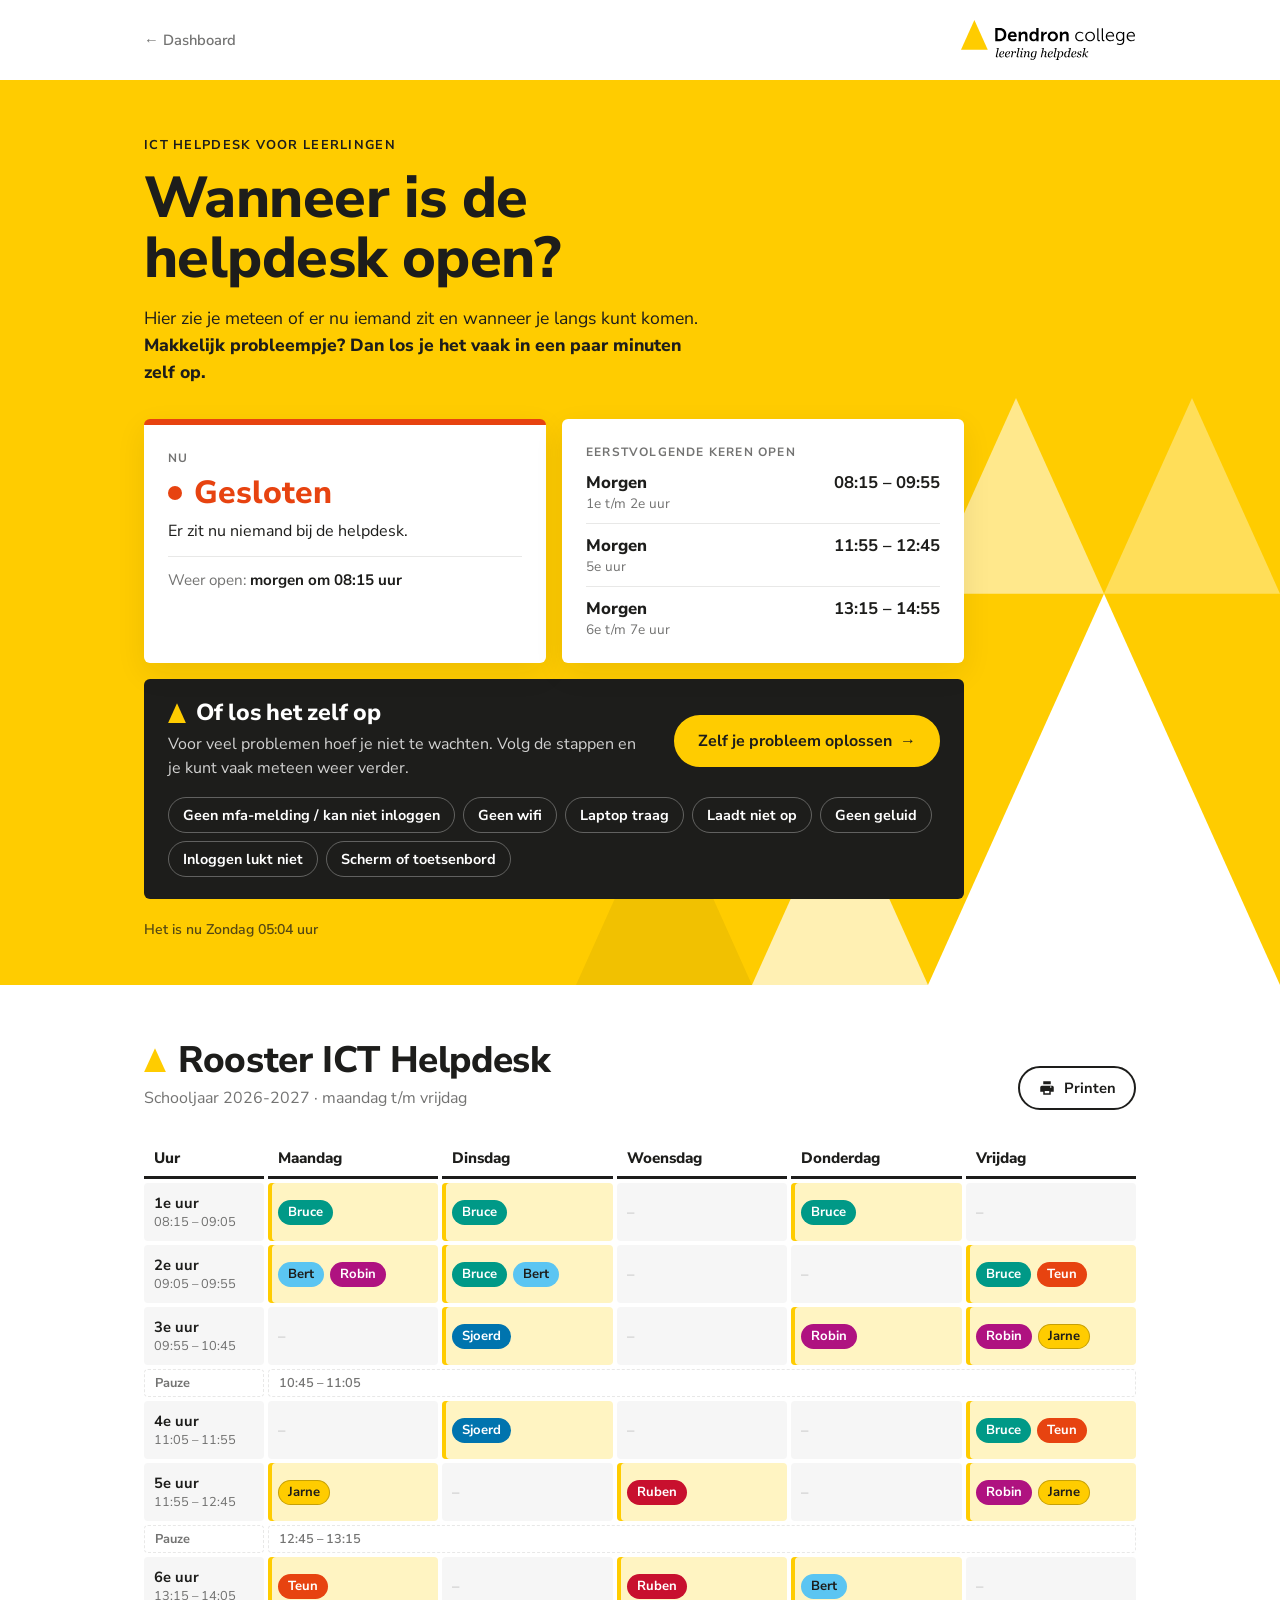
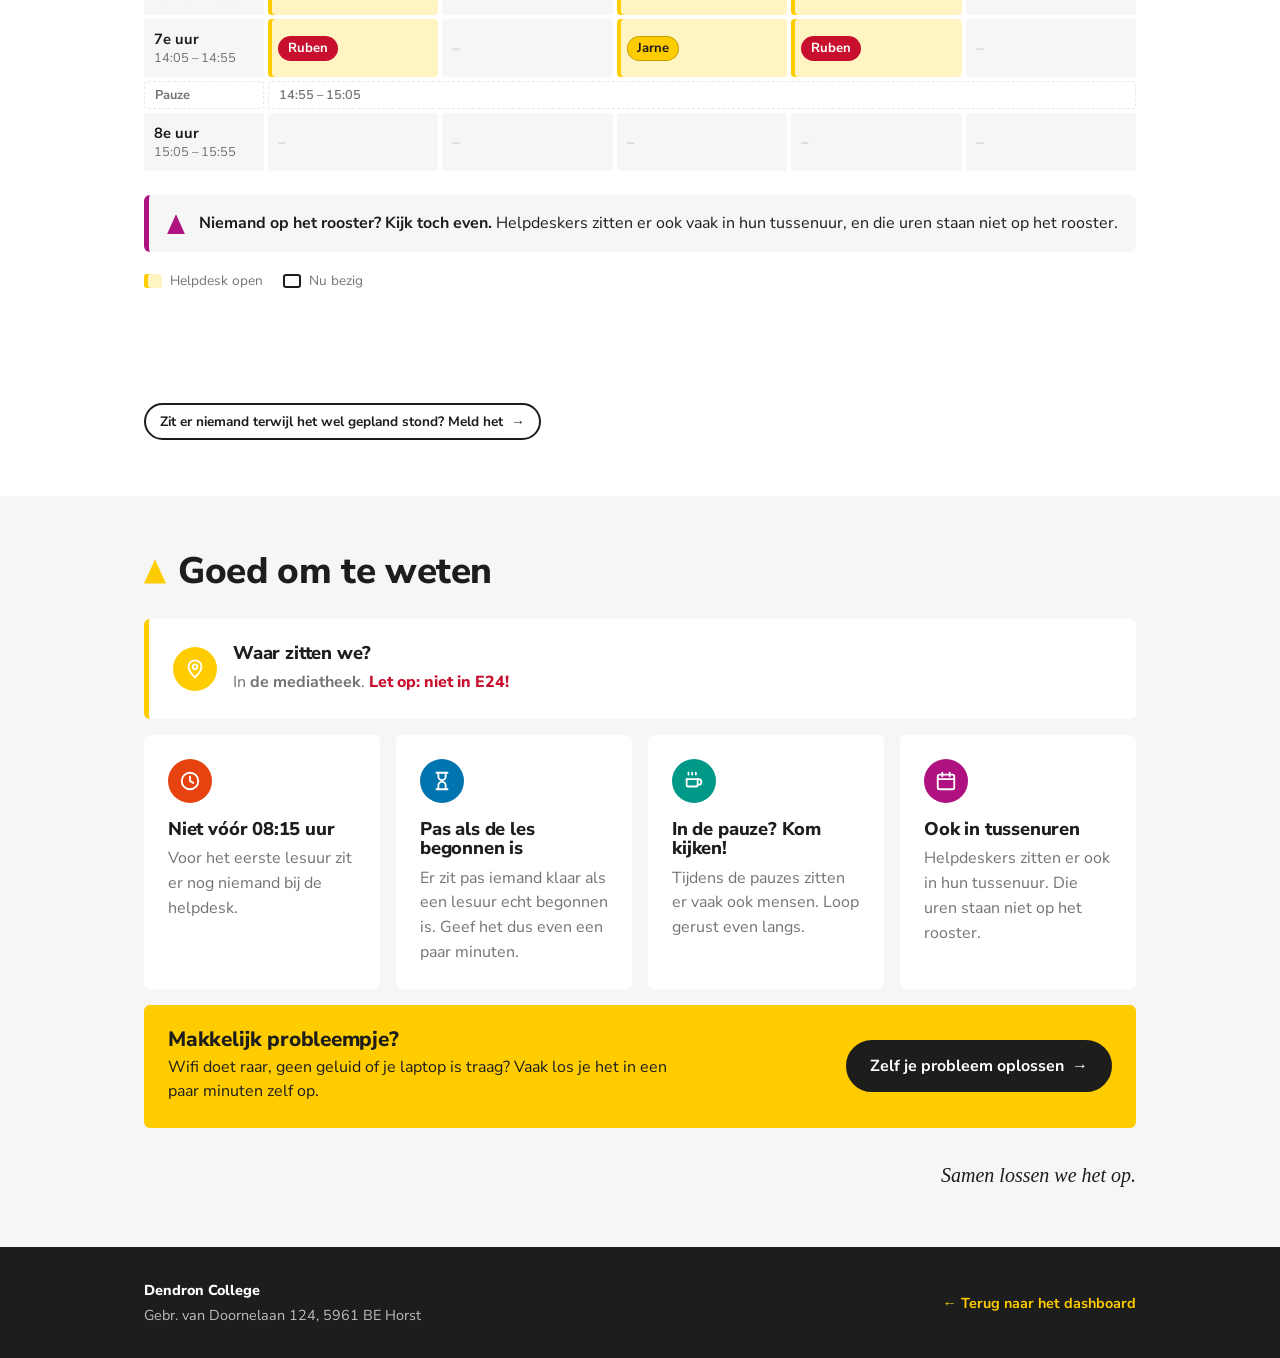
==== commit a8250f51: "zelf oplossen upgrade" ====
--- a/index.html
+++ b/index.html
@@ -50,14 +50,6 @@
       <h1>Wanneer is de helpdesk open?</h1>
       <p class="hero-intro">Hier zie je meteen of er nu iemand zit en wanneer je langs kunt komen. <strong>Makkelijk probleempje? Dan los je het vaak in een paar minuten zelf op.</strong></p>
 
-      <div class="location">
-        <svg class="location-icon" viewBox="0 0 24 24" aria-hidden="true"><path fill="currentColor" d="M12 2a7 7 0 0 0-7 7c0 5.25 7 13 7 13s7-7.75 7-13a7 7 0 0 0-7-7zm0 9.5A2.5 2.5 0 1 1 12 6.5a2.5 2.5 0 0 1 0 5z"/></svg>
-        <div>
-          <p class="location-place">Je vindt ons in <strong data-location>de mediatheek</strong></p>
-          <p class="location-warning" data-location-warning>Let op: niet in E24!</p>
-        </div>
-      </div>
-
       <div class="status-grid" aria-live="polite">
         <article class="card card--now" id="nowCard">
           <p class="card-label">Nu</p>
@@ -77,6 +69,7 @@
         </div>
         <a class="btn btn-yellow" href="zelf-oplossen.html">Zelf je probleem oplossen <span aria-hidden="true">→</span></a>
         <ul class="selfhelp-chips" aria-label="Veelvoorkomende problemen">
+          <li><a href="zelf-oplossen.html#mfa">Geen mfa-melding / kan niet inloggen</a></li>
           <li><a href="zelf-oplossen.html#wifi">Geen wifi</a></li>
           <li><a href="zelf-oplossen.html#traag">Laptop traag</a></li>
           <li><a href="zelf-oplossen.html#opladen">Laadt niet op</a></li>
@@ -133,33 +126,88 @@
     </div>
   </section>
 
+  <!-- Melden: niemand aanwezig tijdens ingeroosterd uur -->
+  <section class="section section--report no-print" id="report">
+    <div class="wrap">
+      <button type="button" class="btn" id="reportOpenBtn" aria-haspopup="dialog" aria-controls="reportDialog">
+        Zit er niemand terwijl het wel gepland stond? Meld het <span aria-hidden="true">→</span>
+      </button>
+    </div>
+  </section>
+
+  <dialog class="report-dialog no-print" id="reportDialog">
+    <iframe name="reportTargetFrame" id="reportTargetFrame" style="display:none" title="Verzendresultaat melding"></iframe>
+    <form class="report-form" id="reportForm" action="https://desk.zoho.eu/support/WebToCase" method="POST" enctype="multipart/form-data" target="reportTargetFrame">
+      <input type="hidden" name="xnQsjsdp" value="edbsneeeb703ba929cdb6807a4efa32f4d808">
+      <input type="hidden" name="xmIwtLD" value="edbsnc99cc49e31f7a76a9d853115a38218190ee532fbfa03d89999647d38cb2911f1">
+      <input type="hidden" name="xJdfEaS" value="">
+      <input type="hidden" name="actionType" value="Q2FzZXM=">
+      <input type="hidden" name="returnURL" value="*">
+      <input type="hidden" name="Contact Name" id="reportContactName" value="">
+      <input type="hidden" name="Email" value="onbekend@leerling.dendron.nl">
+      <input type="hidden" name="Subject" id="reportSubject" value="">
+
+      <div class="report-dialog-head">
+        <h3>Zit er niemand, terwijl het wel gepland stond?</h3>
+        <button type="button" class="report-dialog-close" id="reportCancelBtn" aria-label="Sluiten">&times;</button>
+      </div>
+      <p class="report-dialog-intro">Meld het even, dan weten de coördinatoren dat er iemand gemist is.</p>
+      <div class="report-field">
+        <label for="reportSlot">Welk lesuur ging het mis?</label>
+        <select id="reportSlot" required></select>
+      </div>
+      <div class="report-field">
+        <label for="reportName">Je naam <span class="report-optional">(optioneel)</span></label>
+        <input type="text" id="reportName" placeholder="Bijv. Sanne de Vries" autocomplete="name">
+      </div>
+      <div class="report-field">
+        <label for="reportNote">Extra info <span class="report-optional">(optioneel)</span></label>
+        <textarea id="reportNote" name="Description" rows="3" placeholder="Bijv. Ik ben om 10:10 langsgeweest, er zat niemand."></textarea>
+      </div>
+      <div class="report-actions">
+        <button type="submit" class="btn btn-dark" id="reportSubmitBtn">Versturen</button>
+      </div>
+      <p class="report-status" id="reportStatus" role="status" aria-live="polite"></p>
+    </form>
+  </dialog>
+
   <!-- Goed om te weten -->
   <section class="section section--tips">
     <div class="wrap">
       <h2>Goed om te weten</h2>
       <div class="tips">
         <article class="tip tip--location">
-          <span class="tip-icon tip-icon--yellow" aria-hidden="true"></span>
+          <span class="tip-icon tip-icon--yellow" aria-hidden="true">
+            <svg viewBox="0 0 24 24"><path d="M12 21s-7-6.2-7-11.5A7 7 0 0 1 19 9.5C19 14.8 12 21 12 21Z"/><circle cx="12" cy="9.5" r="2.5"/></svg>
+          </span>
           <h3>Waar zitten we?</h3>
           <p>In <strong data-location>de mediatheek</strong>. <span class="tip-warning" data-location-warning>Let op: niet in E24!</span></p>
         </article>
         <article class="tip">
-          <span class="tip-icon tip-icon--orange" aria-hidden="true"></span>
+          <span class="tip-icon tip-icon--orange" aria-hidden="true">
+            <svg viewBox="0 0 24 24"><circle cx="12" cy="12" r="9"/><path d="M12 7v5l3.5 2"/></svg>
+          </span>
           <h3>Niet vóór 08:15 uur</h3>
           <p>Voor het eerste lesuur zit er nog niemand bij de helpdesk.</p>
         </article>
         <article class="tip">
-          <span class="tip-icon tip-icon--blue" aria-hidden="true"></span>
+          <span class="tip-icon tip-icon--blue" aria-hidden="true">
+            <svg viewBox="0 0 24 24"><path d="M6 3h12M8 3v4a4 4 0 0 0 8 0V3M8 21v-4a4 4 0 0 1 8 0v4M6 21h12"/></svg>
+          </span>
           <h3>Pas als de les begonnen is</h3>
           <p>Er zit pas iemand klaar als een lesuur echt begonnen is. Geef het dus even een paar minuten.</p>
         </article>
         <article class="tip">
-          <span class="tip-icon tip-icon--teal" aria-hidden="true"></span>
+          <span class="tip-icon tip-icon--teal" aria-hidden="true">
+            <svg viewBox="0 0 24 24"><path d="M4 10h13a3 3 0 0 1 0 6h-1"/><path d="M4 10v7a1 1 0 0 0 1 1h10a1 1 0 0 0 1-1v-7"/><path d="M6 3v2M10 3v2M14 3v2"/></svg>
+          </span>
           <h3>In de pauze? Kom kijken!</h3>
           <p>Tijdens de pauzes zitten er vaak ook mensen. Loop gerust even langs.</p>
         </article>
         <article class="tip">
-          <span class="tip-icon tip-icon--magenta" aria-hidden="true"></span>
+          <span class="tip-icon tip-icon--magenta" aria-hidden="true">
+            <svg viewBox="0 0 24 24"><rect x="3" y="5" width="18" height="16" rx="2"/><path d="M3 10h18M8 3v4M16 3v4"/></svg>
+          </span>
           <h3>Ook in tussenuren</h3>
           <p>Helpdeskers zitten er ook in hun tussenuur. Die uren staan niet op het rooster.</p>
         </article>
--- a/style.css
+++ b/style.css
@@ -426,6 +426,114 @@
   clip-path: polygon(50% 0, 100% 100%, 0 100%);
 }
 
+/* ---------- Melden: niemand aanwezig ---------- */
+
+.section--report { padding: 0 0 40px; }
+
+.section--report .btn {
+  padding: 7px 14px;
+  font-size: 0.85rem;
+}
+
+.report-dialog {
+  border: none;
+  border-radius: var(--radius);
+  padding: 0;
+  box-shadow: var(--shadow);
+  width: min(440px, calc(100vw - 32px));
+}
+
+.report-dialog::backdrop {
+  background: rgba(29, 29, 27, 0.5);
+}
+
+.report-dialog-head {
+  display: flex;
+  align-items: flex-start;
+  justify-content: space-between;
+  gap: 12px;
+}
+
+.report-dialog-head h3 {
+  font-size: 1.1rem;
+  margin: 0;
+}
+
+.report-dialog-close {
+  flex-shrink: 0;
+  width: 28px;
+  height: 28px;
+  border: none;
+  background: transparent;
+  color: var(--muted);
+  font-size: 1.4rem;
+  line-height: 1;
+  cursor: pointer;
+  border-radius: 50%;
+}
+
+.report-dialog-close:hover { background: var(--gray-bg); color: var(--dark); }
+
+.report-dialog-intro {
+  margin: 6px 0 16px;
+  color: var(--muted);
+  font-size: 0.9rem;
+}
+
+.report-form {
+  padding: 20px;
+  display: grid;
+  gap: 14px;
+}
+
+.report-field { display: grid; gap: 6px; }
+
+.report-field label {
+  font-weight: 700;
+  font-size: 0.92rem;
+}
+
+.report-optional {
+  font-weight: 400;
+  color: var(--muted);
+}
+
+.report-field select,
+.report-field input,
+.report-field textarea {
+  font-family: inherit;
+  font-size: 0.95rem;
+  padding: 10px 12px;
+  border-radius: var(--radius);
+  border: 1.5px solid var(--line);
+  background: var(--white);
+  color: var(--dark);
+}
+
+.report-field select:focus-visible,
+.report-field input:focus-visible,
+.report-field textarea:focus-visible {
+  outline: 3px solid var(--blue);
+  outline-offset: 1px;
+}
+
+.report-field textarea { resize: vertical; }
+
+.report-actions {
+  display: flex;
+  align-items: center;
+  gap: 12px;
+}
+
+.report-status {
+  margin: 0;
+  font-weight: 700;
+  min-height: 1.2em;
+}
+
+.report-status[data-tone="ok"] { color: var(--teal); }
+.report-status[data-tone="error"] { color: var(--orange); }
+
 /* ---------- Badges (namen) ---------- */
 
 .badges {
@@ -789,11 +897,23 @@
 }
 
 .tip-icon {
-  display: block;
-  width: 26px;
-  height: 28px;
+  display: flex;
+  align-items: center;
+  justify-content: center;
+  width: 44px;
+  height: 44px;
   margin-bottom: 16px;
-  clip-path: polygon(50% 0, 100% 100%, 0 100%);
+  border-radius: 50%;
+}
+
+.tip-icon svg {
+  width: 22px;
+  height: 22px;
+  stroke: var(--white);
+  fill: none;
+  stroke-width: 2;
+  stroke-linecap: round;
+  stroke-linejoin: round;
 }
 
 .tip-icon--orange { background: var(--orange); }
@@ -980,10 +1100,10 @@
 .faq-item summary:focus-visible { outline: 3px solid var(--blue); outline-offset: 2px; border-radius: var(--radius); }
 
 .faq-icon {
-  width: 20px;
+  width: 22px;
   height: 22px;
   flex-shrink: 0;
-  clip-path: polygon(50% 0, 100% 100%, 0 100%);
+  border-radius: 50%;
 }
 
 .faq-icon--blue { background: var(--blue); }
@@ -992,8 +1112,12 @@
 .faq-icon--magenta { background: var(--magenta); }
 .faq-icon--lightblue { background: var(--lightblue); }
 .faq-icon--lime { background: var(--lime); }
-
-.faq-item ol {
+.faq-icon--yellow { background: var(--yellow); }
+.faq-icon--red { background: var(--red); }
+.faq-icon--dark { background: var(--dark); }
+
+.faq-item ol,
+.faq-item-body {
   margin: 0;
   padding: 0 24px 20px 74px;
 }
@@ -1003,8 +1127,81 @@
   padding: 3px 0;
 }
 
+.faq-item-body p { margin: 0 0 14px; color: var(--muted); }
+
+.faq-item-body p.faq-subhead {
+  margin: 0 0 8px;
+  font-weight: 700;
+  color: var(--dark);
+}
+
+.faq-item-body ol {
+  margin: 0 0 16px;
+  padding: 0 0 0 20px;
+}
+
+.faq-item-body ol:last-child { margin-bottom: 0; }
+
+.faq-item-body .faq-note {
+  margin: 0 0 16px;
+  padding: 12px 16px;
+  border-radius: var(--radius);
+  background: var(--yellow-soft);
+  border-left: 3px solid var(--yellow);
+  font-size: 0.9rem;
+  color: var(--dark);
+}
+
+.faq-note strong { font-weight: 800; }
+
+.faq-resolved {
+  display: flex;
+  align-items: center;
+  gap: 10px;
+  flex-wrap: wrap;
+  margin-top: 4px;
+}
+
+.faq-item > .faq-resolved {
+  padding: 0 24px 20px 74px;
+}
+
 @media (max-width: 480px) {
-  .faq-item ol { padding-left: 40px; }
+  .faq-item > .faq-resolved { padding-left: 40px; }
+}
+
+.faq-resolved-btn {
+  font-family: inherit;
+  font-weight: 700;
+  font-size: 0.85rem;
+  border-radius: 999px;
+  padding: 7px 14px;
+  border: 1.5px solid var(--teal);
+  background: transparent;
+  color: var(--teal);
+  cursor: pointer;
+  transition: background 0.15s ease, color 0.15s ease;
+}
+
+.faq-resolved-btn:hover { background: var(--teal); color: var(--white); }
+.faq-resolved-btn:disabled { opacity: 0.6; cursor: default; }
+
+.faq-resolved-status {
+  margin: 0;
+  font-size: 0.85rem;
+  font-weight: 700;
+  color: var(--teal);
+}
+
+.faq-form {
+  display: grid;
+  gap: 12px;
+  max-width: 340px;
+}
+
+@media (max-width: 480px) {
+  .faq-item ol,
+  .faq-item-body { padding-left: 40px; }
 }
 
 kbd {
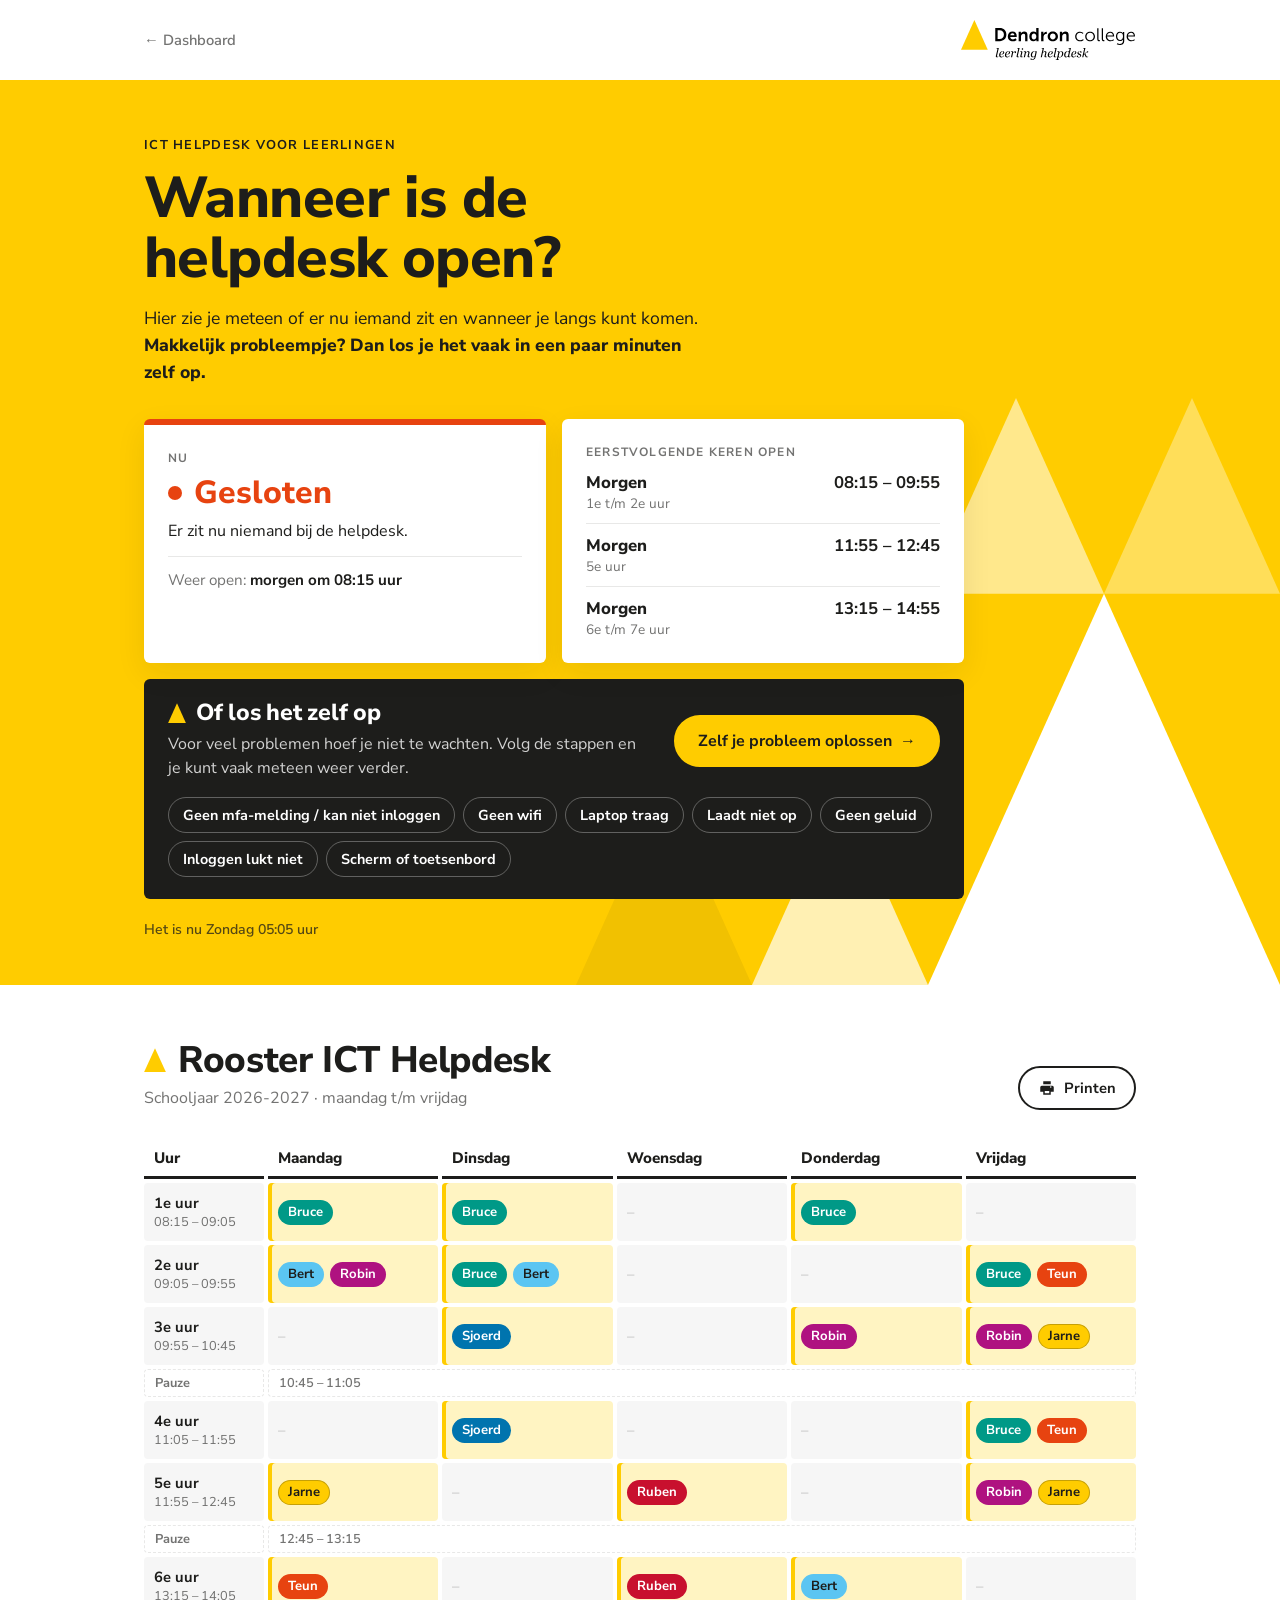
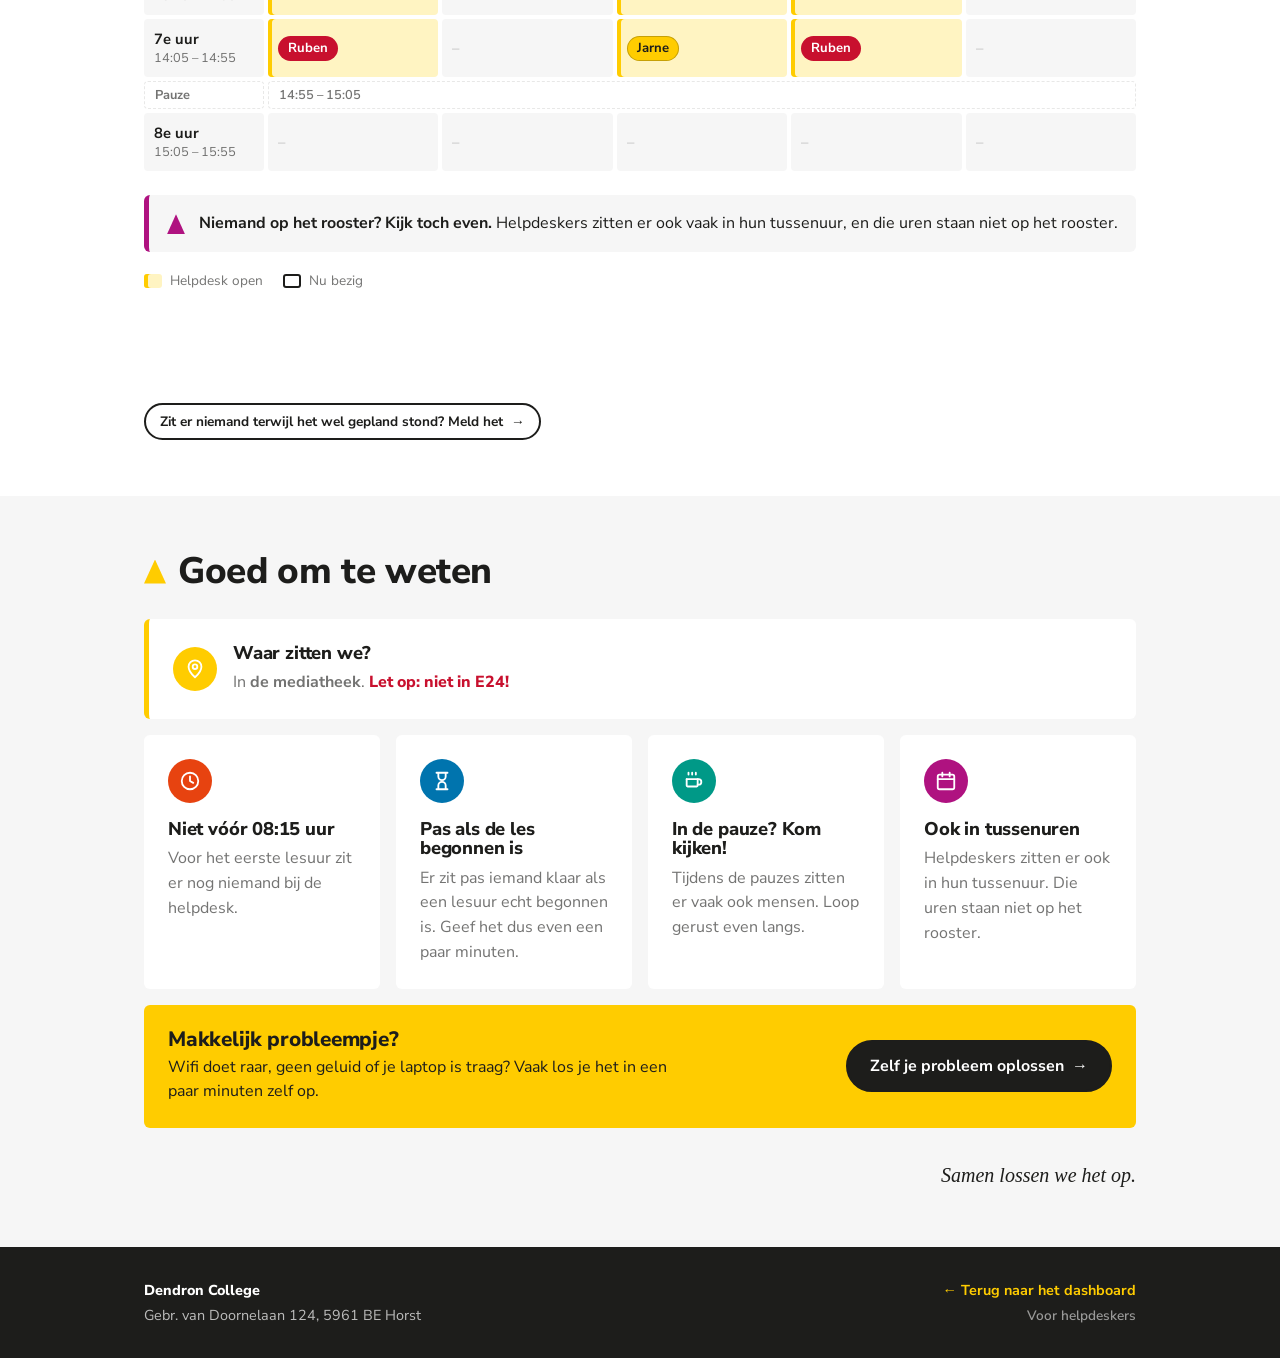
==== commit 7c0a3581: "Update" ====
--- a/index.html
+++ b/index.html
@@ -231,7 +231,10 @@
       <p class="footer-title">Dendron College</p>
       <p>Gebr. van Doornelaan 124, 5961 BE Horst</p>
     </div>
-    <a class="footer-link" href="https://www.dendrondashboard.online/">← Terug naar het dashboard</a>
+    <div class="footer-links">
+      <a class="footer-link" href="https://www.dendrondashboard.online/">← Terug naar het dashboard</a>
+      <a class="footer-link footer-link--muted" href="beheer.html">Voor helpdeskers</a>
+    </div>
   </div>
 </footer>
 
--- a/style.css
+++ b/style.css
@@ -1217,6 +1217,156 @@
 
 .selfhelp-banner--end { margin-top: 32px; }
 
+/* ---------- Beheeromgeving ---------- */
+
+.admin-card {
+  background: var(--white);
+  border-radius: var(--radius);
+  box-shadow: var(--shadow);
+  padding: 24px;
+  margin-bottom: 24px;
+}
+
+.admin-card-title {
+  font-size: 1.3rem;
+  margin: 0 0 8px;
+}
+
+.admin-help {
+  margin: 16px 0;
+  padding: 14px 16px;
+  border-radius: var(--radius);
+  background: var(--gray-bg);
+}
+
+.admin-help summary {
+  cursor: pointer;
+  font-weight: 700;
+}
+
+.admin-help ol {
+  margin: 12px 0 0;
+  padding-left: 20px;
+}
+
+.admin-help li {
+  line-height: 1.55;
+  padding: 3px 0;
+}
+
+.admin-help code {
+  background: var(--white);
+  border: 1px solid var(--line);
+  border-radius: 4px;
+  padding: 1px 5px;
+  font-size: 0.9em;
+}
+
+.admin-login-form,
+.admin-inline-form {
+  max-width: 420px;
+  margin-top: 16px;
+}
+
+.admin-topbar {
+  display: flex;
+  align-items: center;
+  justify-content: space-between;
+  gap: 16px;
+  margin-bottom: 24px;
+  flex-wrap: wrap;
+}
+
+.admin-connected {
+  margin: 0;
+  font-weight: 700;
+  color: var(--teal);
+}
+
+.admin-helper-list {
+  display: flex;
+  flex-direction: column;
+  gap: 10px;
+  margin-bottom: 16px;
+}
+
+.admin-helper-row {
+  display: flex;
+  align-items: center;
+  gap: 10px;
+  flex-wrap: wrap;
+}
+
+.admin-helper-row select {
+  font-family: inherit;
+  font-size: 0.9rem;
+  padding: 6px 8px;
+  border-radius: var(--radius);
+  border: 1.5px solid var(--line);
+  background: var(--white);
+}
+
+.admin-remove-btn {
+  font-family: inherit;
+  font-weight: 700;
+  font-size: 0.82rem;
+  border: none;
+  background: transparent;
+  color: var(--red);
+  cursor: pointer;
+  padding: 4px 6px;
+}
+
+.admin-remove-btn:hover { text-decoration: underline; }
+
+.admin-schedule-wrap { margin-top: 16px; }
+
+.admin-slot-cell {
+  display: flex;
+  flex-direction: column;
+  align-items: flex-start;
+  gap: 4px;
+  min-width: 120px;
+}
+
+.admin-slot-badge {
+  border: none;
+  cursor: pointer;
+  font-family: inherit;
+}
+
+.admin-slot-add {
+  font-family: inherit;
+  font-size: 0.78rem;
+  padding: 3px 6px;
+  border-radius: var(--radius);
+  border: 1.5px dashed var(--line);
+  background: var(--white);
+  color: var(--muted);
+}
+
+.admin-absence-label {
+  margin: 0 0 8px;
+  font-weight: 700;
+  font-size: 0.9rem;
+}
+
+.admin-save-bar {
+  position: sticky;
+  bottom: 16px;
+  display: flex;
+  align-items: center;
+  gap: 16px;
+  padding: 16px 20px;
+  border-radius: var(--radius);
+  background: var(--dark);
+  box-shadow: var(--shadow);
+}
+
+.admin-save-bar .report-status { color: var(--white); margin: 0; }
+.admin-save-bar .report-status[data-tone="ok"] { color: var(--lightblue); }
+.admin-save-bar .report-status[data-tone="error"] { color: var(--yellow); }
+
 /* ---------- Footer ---------- */
 
 .site-footer {
@@ -1249,6 +1399,25 @@
 }
 
 .footer-link:hover { text-decoration: underline; }
+
+.footer-links {
+  display: flex;
+  flex-direction: column;
+  align-items: flex-end;
+  gap: 6px;
+}
+
+.footer-link--muted {
+  color: rgba(255, 255, 255, 0.55);
+  font-weight: 600;
+  font-size: 0.85rem;
+}
+
+.footer-link--muted:hover { color: var(--yellow); }
+
+@media (max-width: 480px) {
+  .footer-links { align-items: flex-start; }
+}
 
 /* ---------- Print: alleen het weekrooster, op één A4 ---------- */
 
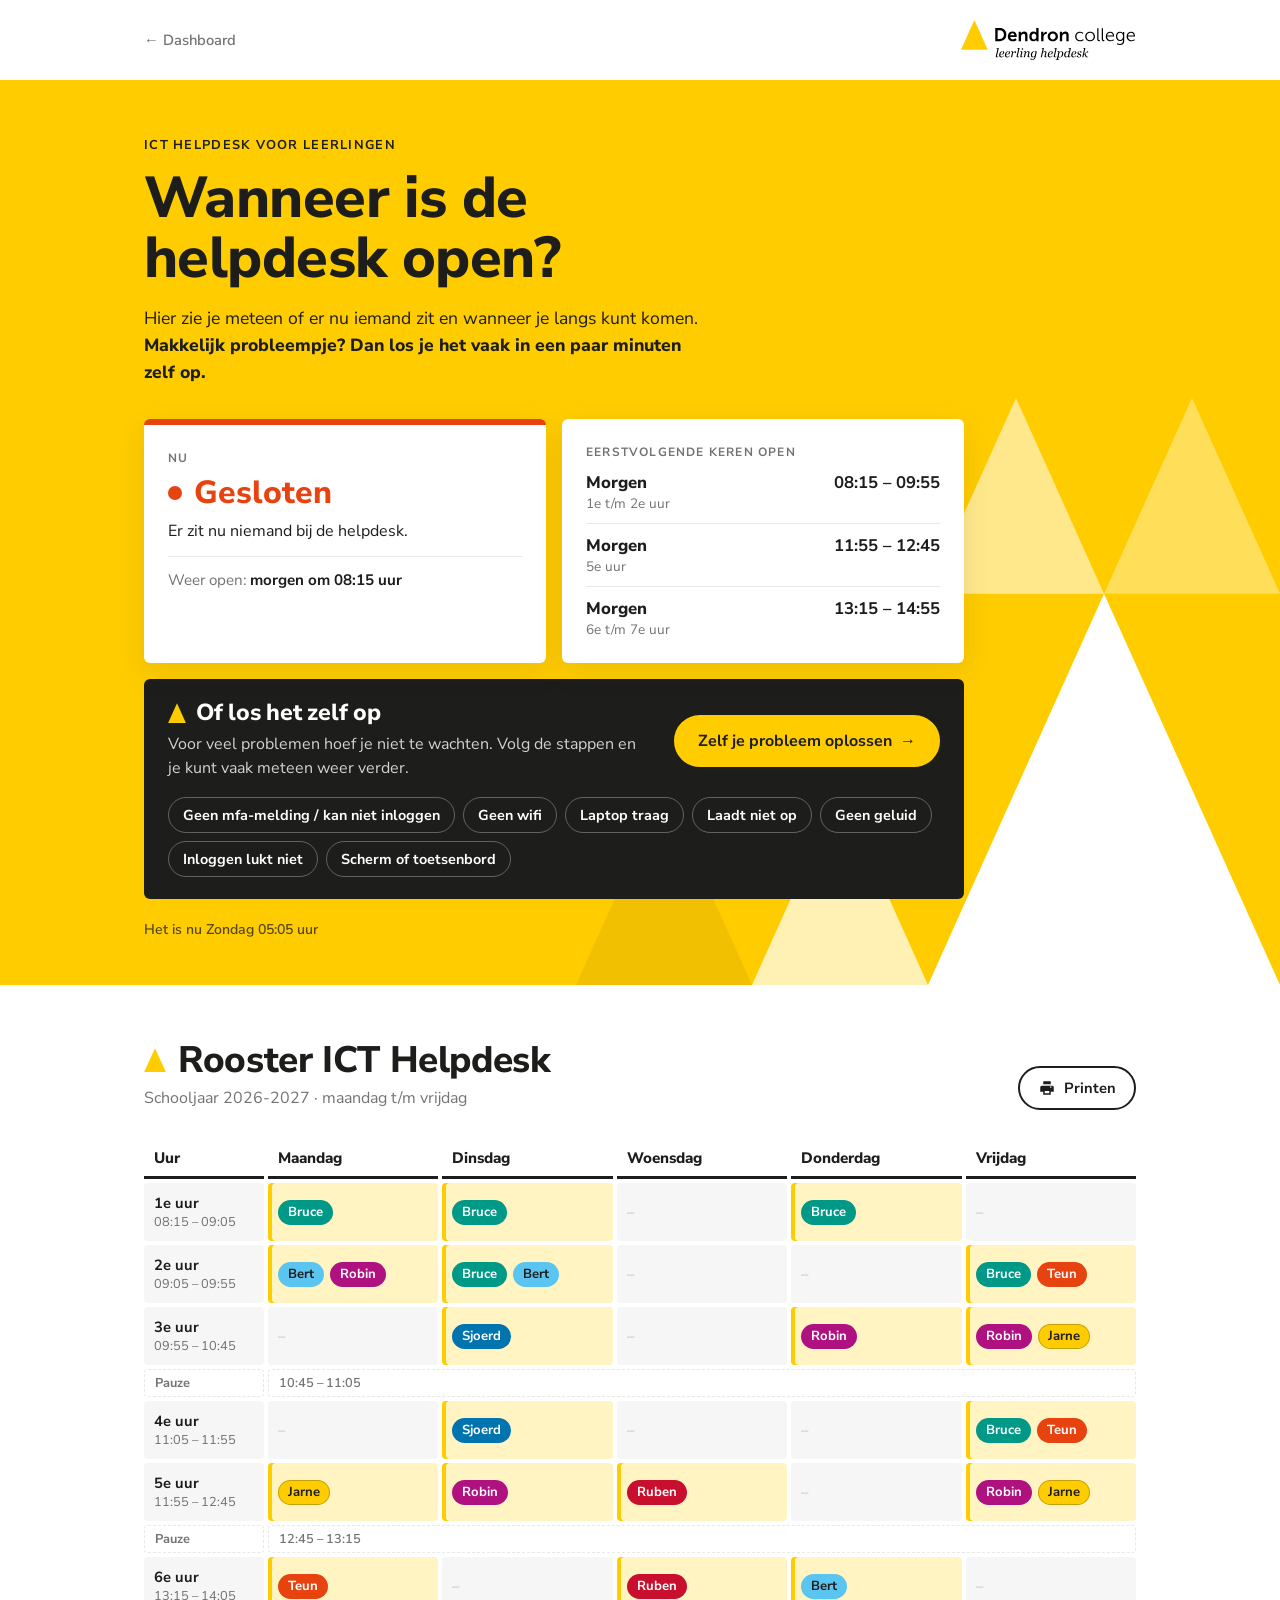
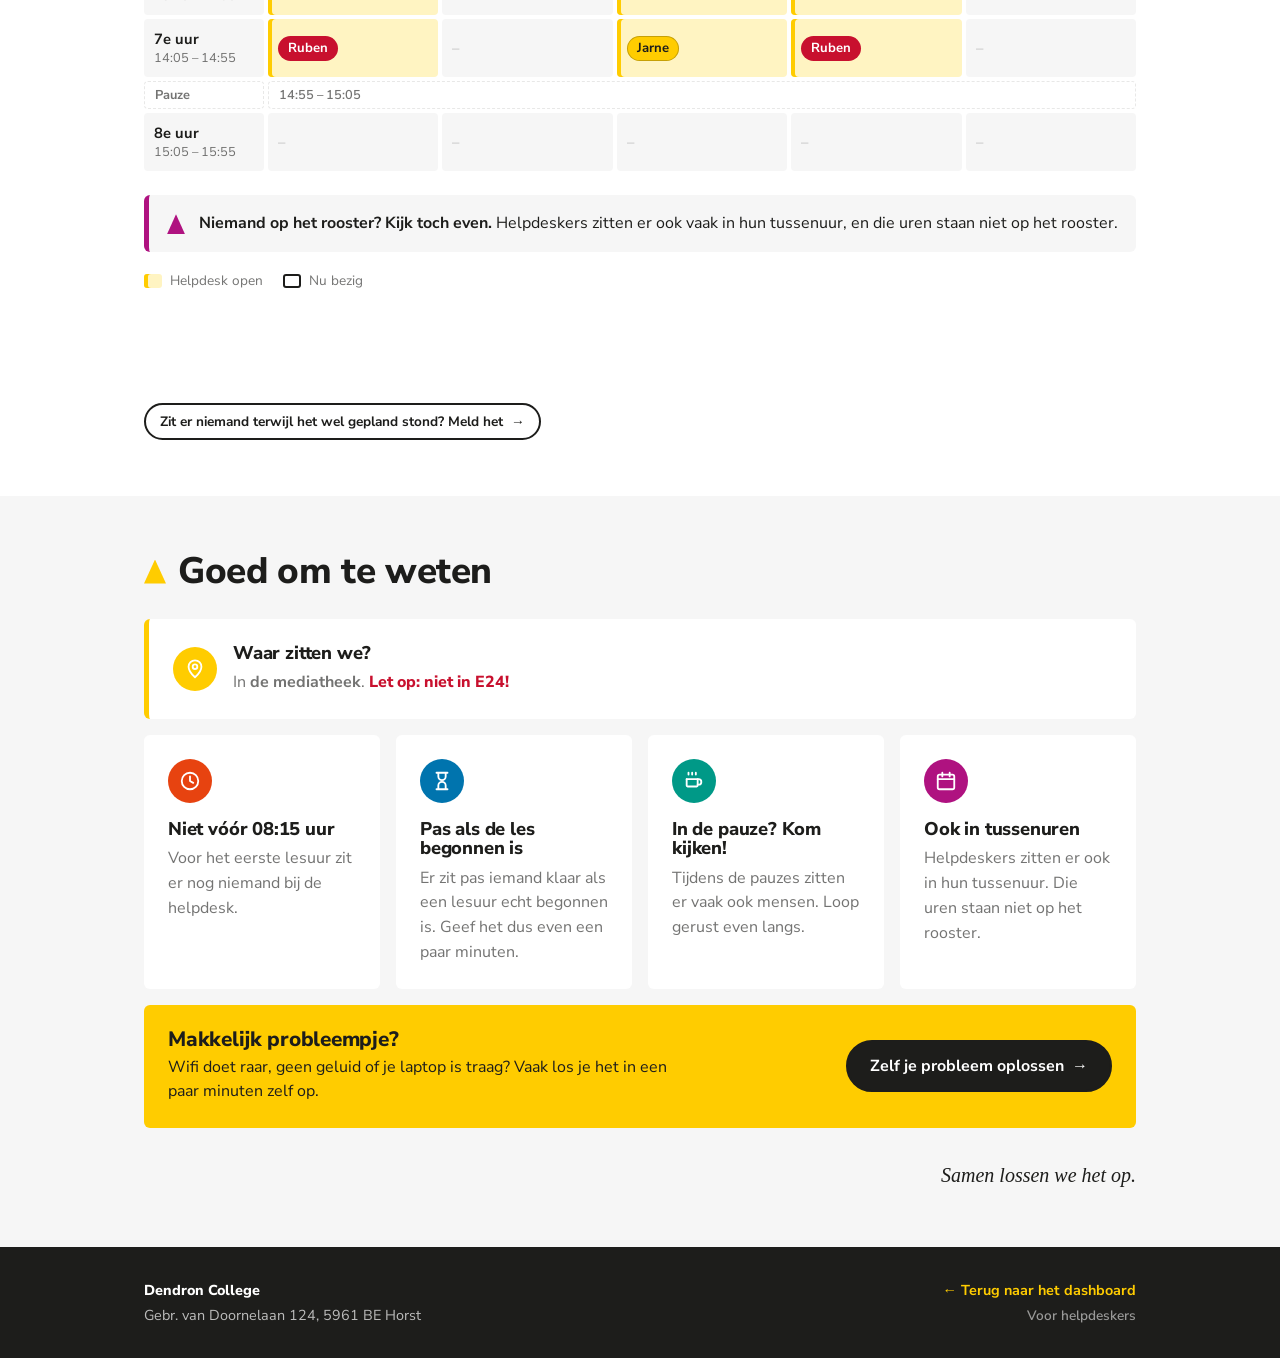
==== commit 3ac9974e: "Update print" ====
--- a/index.html
+++ b/index.html
@@ -91,7 +91,6 @@
         <div>
           <h2>Rooster ICT Helpdesk</h2>
           <p class="section-sub">Schooljaar <span data-school-year>2026-2027</span> &middot; maandag t/m vrijdag</p>
-          <p class="print-location">Locatie: <strong data-location>de mediatheek</strong> &middot; <span data-location-warning>Let op: niet in E24!</span></p>
           <p class="print-meta" id="printMeta"></p>
         </div>
         <button type="button" class="btn btn-ghost no-print" id="printBtn">
--- a/style.css
+++ b/style.css
@@ -598,7 +598,6 @@
 }
 
 .print-meta,
-.print-location,
 .print-only { display: none; }
 
 /* ---------- Knoppen ---------- */
@@ -1466,12 +1465,6 @@
   .section h2::before { width: 16px; height: 18px; }
   .section-sub { margin-top: 2px; font-size: 11px; }
 
-  .print-location {
-    display: block;
-    font-size: 11px;
-    margin: 2px 0 0;
-  }
-
   .print-meta {
     display: block;
     font-size: 10px;
